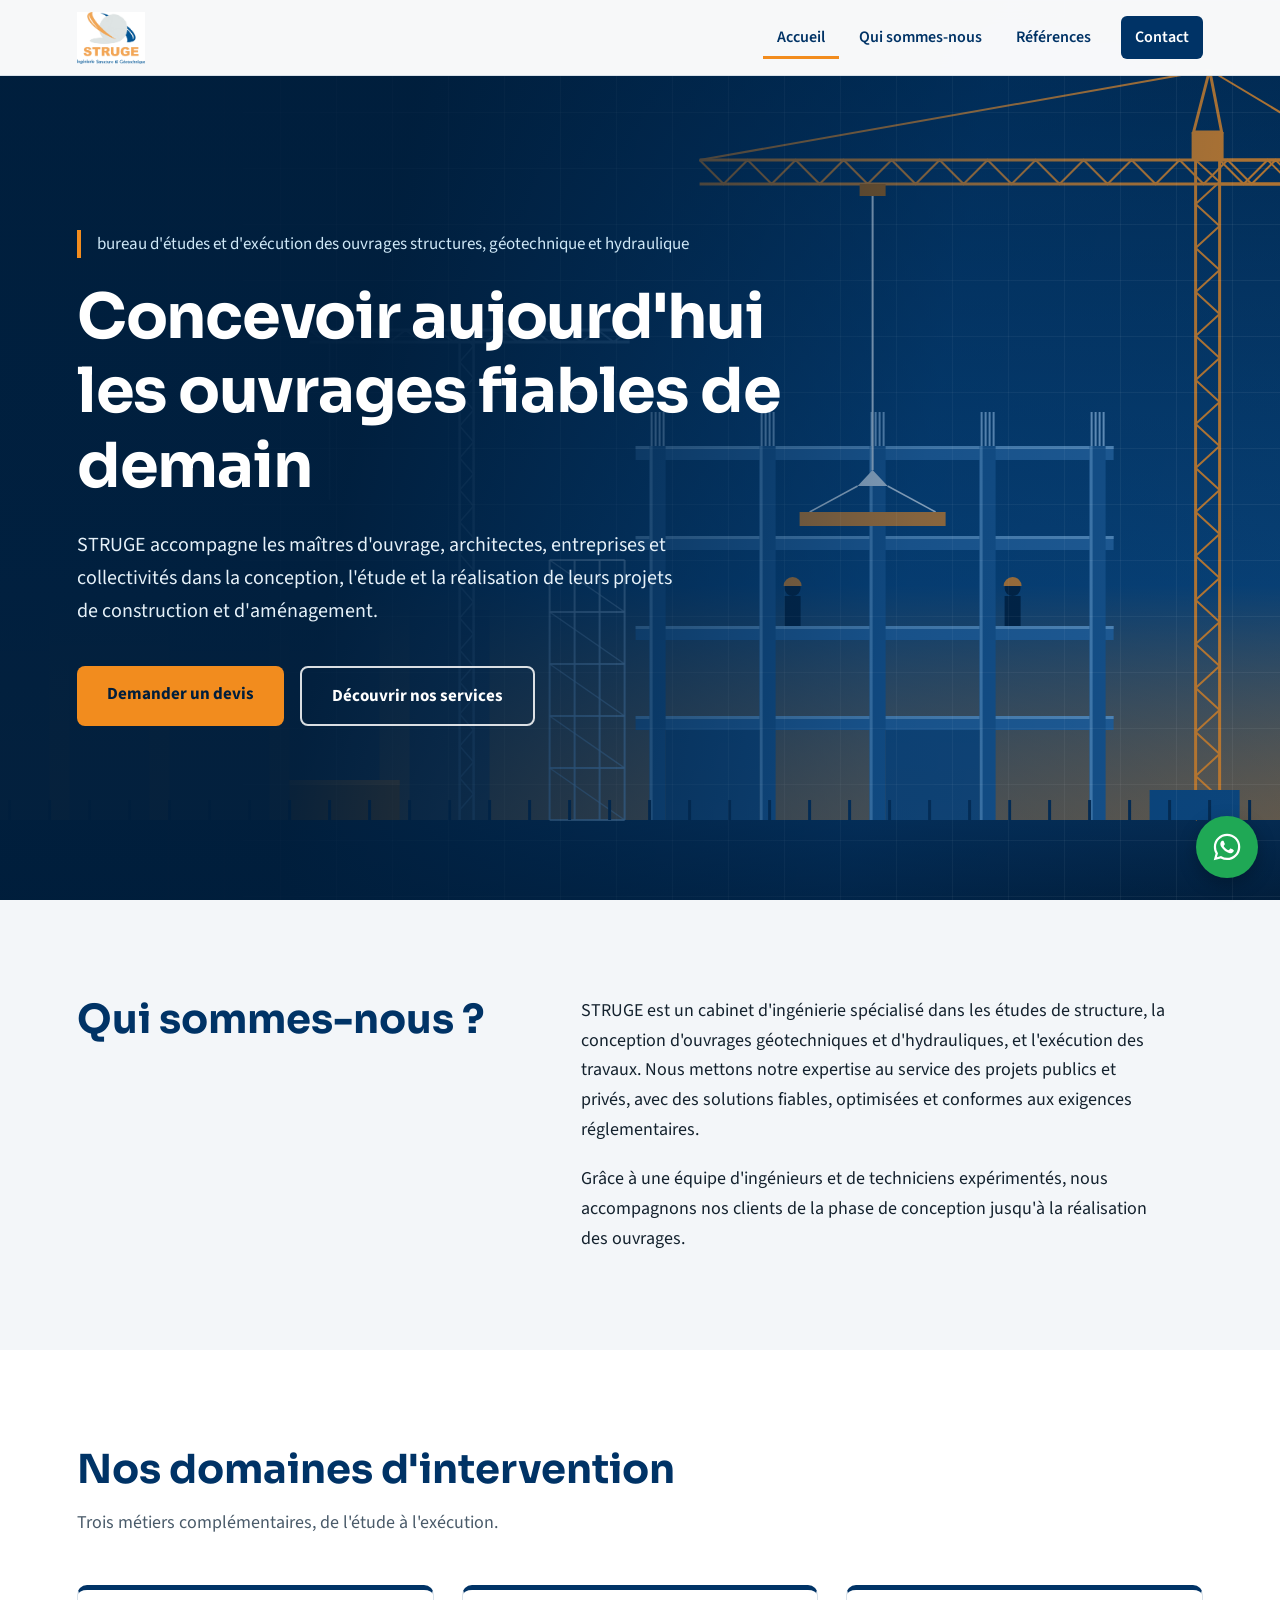
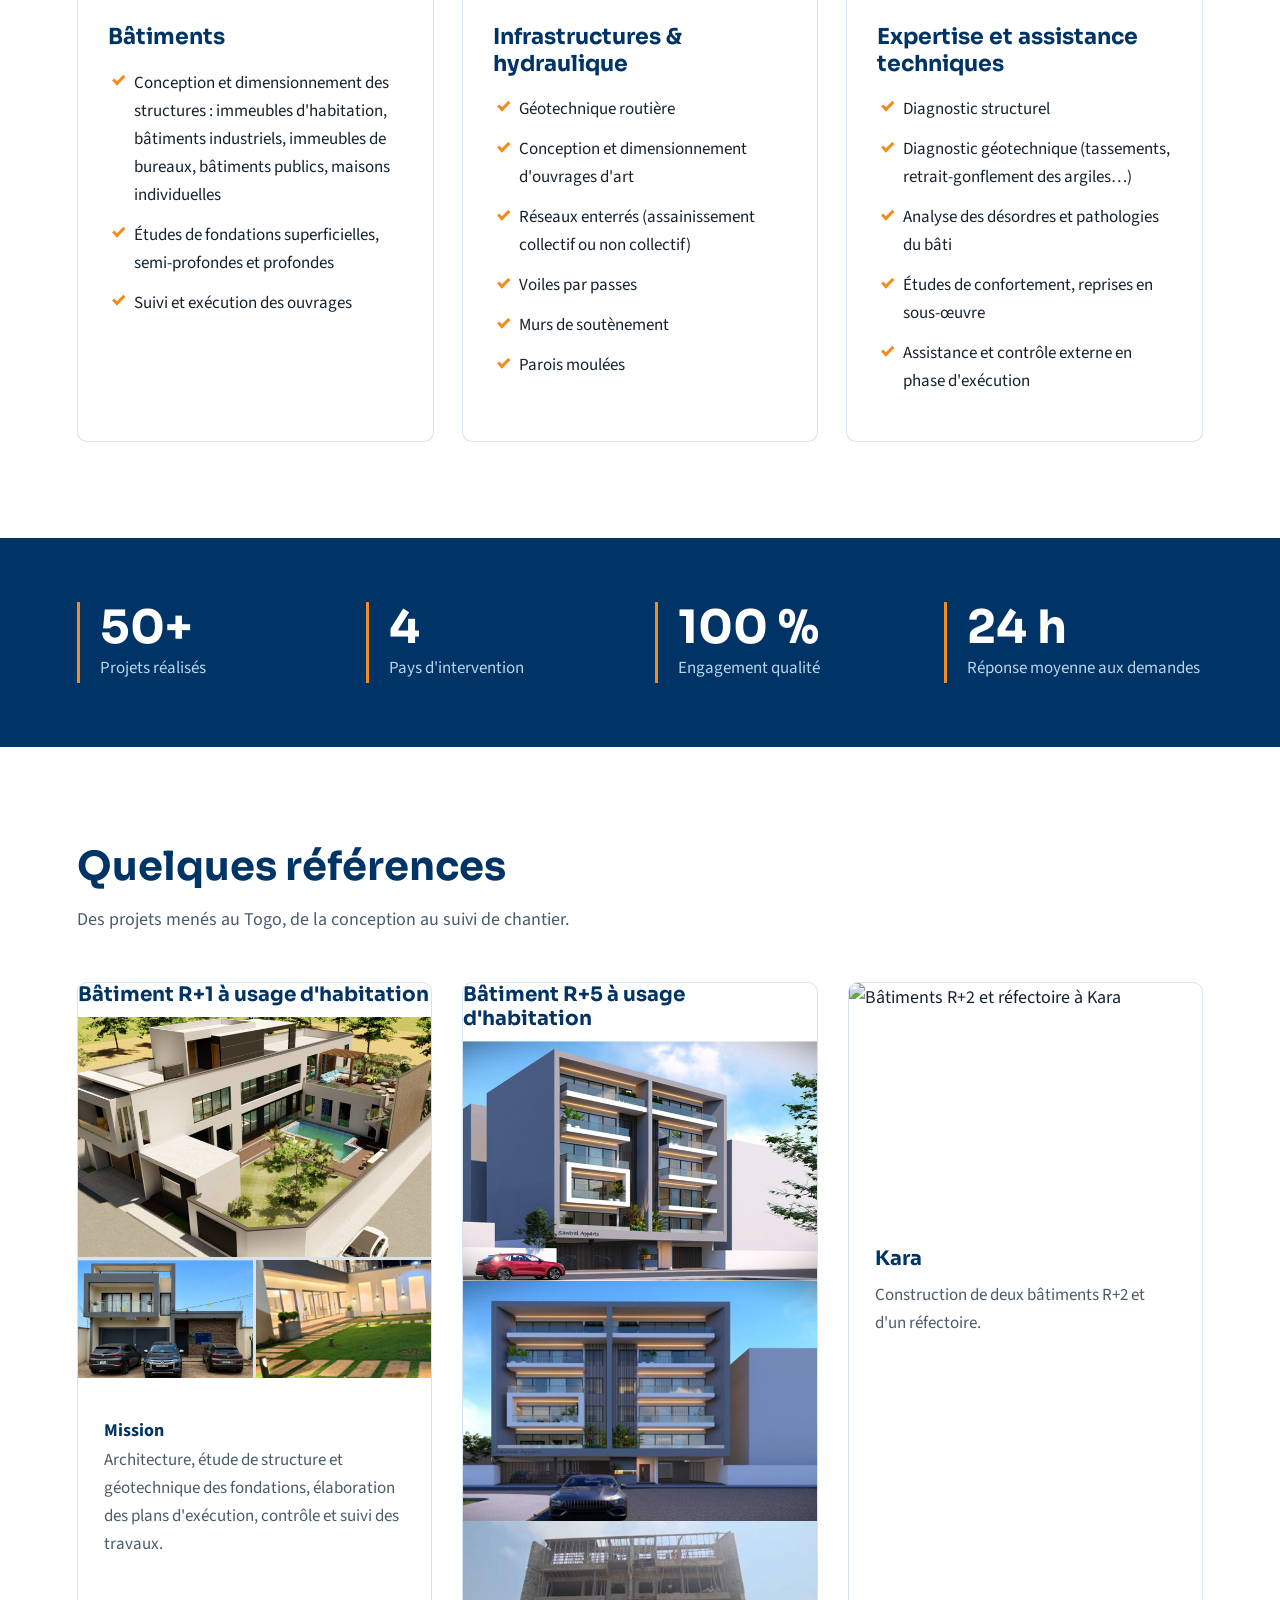
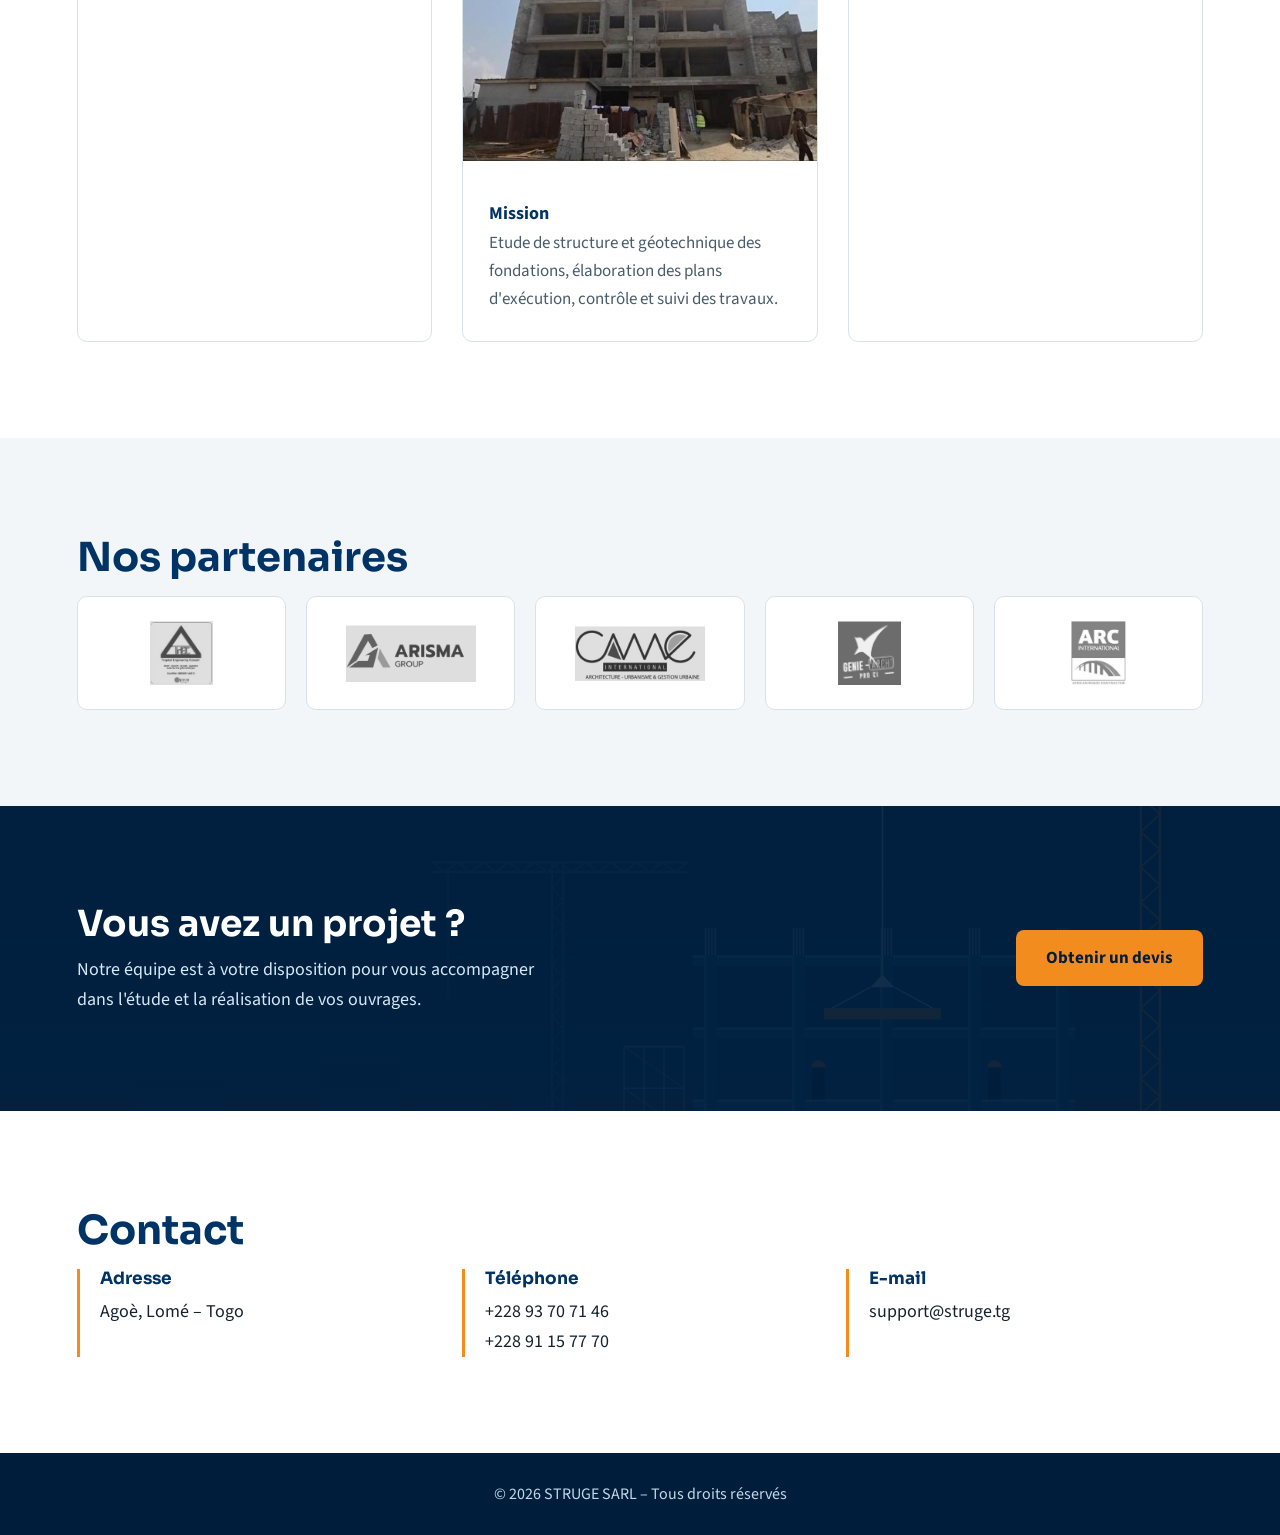
==== index.html @ 3ca1ed1b "Update project description and image order Replaced the first occurrence of 'Architecture' with 'Etu" ====
<!DOCTYPE html>
<html lang="fr">

<head>
    <meta charset="UTF-8">
    <meta name="viewport" content="width=device-width, initial-scale=1.0">

    <title>STRUGE | Ingénierie Structure &amp; Géotechnique – Lomé, Togo</title>
    <meta name="description" content="STRUGE, bureau d'études et d'exécution des ouvrages structures, géotechnique et hydraulique à Lomé (Togo). Bâtiments, infrastructures, expertise et assistance technique.">
    <meta name="theme-color" content="#003366">

    <meta property="og:type" content="website">
    <meta property="og:title" content="STRUGE | Ingénierie Structure &amp; Géotechnique">
    <meta property="og:description" content="Concevoir aujourd'hui les ouvrages fiables de demain. Études de structure, géotechnique et hydrogéologie.">
    <meta property="og:image" content="images/hero-chantier.svg">

    <link rel="icon" href="images/logo-struge.png">

    <link rel="preconnect" href="https://fonts.googleapis.com">
    <link rel="preconnect" href="https://fonts.gstatic.com" crossorigin>
    <link href="https://fonts.googleapis.com/css2?family=Sora:wght@500;600;700&family=Source+Sans+3:wght@400;600;700&display=swap" rel="stylesheet">

    <link rel="stylesheet" href="style.css">
</head>

<body>

    <a class="skip-link" href="#contenu">Aller au contenu</a>

    <header class="site-header">
        <div class="container header-inner">

            <a class="logo" href="index.html" aria-label="STRUGE – Accueil">
                <img src="images/logo-struge.png" alt="STRUGE">
            </a>

            <button class="nav-toggle" type="button" aria-expanded="false" aria-controls="menu" aria-label="Ouvrir le menu">
                <svg viewBox="0 0 24 24" fill="none" stroke="currentColor" stroke-width="2" stroke-linecap="round" aria-hidden="true">
                    <path d="M4 7h16M4 12h16M4 17h16" />
                </svg>
            </button>

            <nav class="main-nav" id="menu" aria-label="Navigation principale">
                <a href="index.html" aria-current="page">Accueil</a>
                <a href="about.html">Qui sommes-nous</a>
                <a href="services.html">Références</a>
                <a href="contact.html" class="nav-cta">Contact</a>
            </nav>

        </div>
    </header>

    <main id="contenu">

        <!-- HERO -->
        <section class="hero">
            <div class="container">
                <div class="hero-content">

                    <span class="subtitle">
                        bureau d'études et d'exécution des ouvrages structures, géotechnique et hydraulique
                    </span>

                    <h1>Concevoir aujourd'hui les ouvrages fiables de demain</h1>

                    <p>
                        STRUGE accompagne les maîtres d'ouvrage, architectes,
                        entreprises et collectivités dans la conception,
                        l'étude et la réalisation de leurs projets
                        de construction et d'aménagement.
                    </p>

                    <div class="hero-buttons">
                        <a href="contact.html" class="btn">Demander un devis</a>
                        <a href="services.html" class="btn-outline">Découvrir nos services</a>
                    </div>

                </div>
            </div>
        </section>


        <!-- PRÉSENTATION -->
        <section class="section presentation" id="presentation">
            <div class="container">

                <h2 class="section-title">Qui sommes-nous ?</h2>

                <div>
                    <p>
                        STRUGE est un cabinet d'ingénierie spécialisé dans les
                        études de structure, la conception d'ouvrages géotechniques
                        et d'hydrauliques, et l'exécution des travaux.
                        Nous mettons notre expertise au service des projets
                        publics et privés, avec des solutions fiables,
                        optimisées et conformes aux exigences réglementaires.
                    </p>

                    <p>
                        Grâce à une équipe d'ingénieurs et de techniciens
                        expérimentés, nous accompagnons nos clients de la phase
                        de conception jusqu'à la réalisation des ouvrages.
                    </p>
                </div>

            </div>
        </section>


        <!-- DOMAINES D'INTERVENTION -->
        <section class="section missions" id="domaines">
            <div class="container">

                <h2 class="section-title">Nos domaines d'intervention</h2>
                <p class="section-lead">Trois métiers complémentaires, de l'étude à l'exécution.</p>

                <div class="grid">

                    <article class="box">
                        <h3>Bâtiments</h3>
                        <ul>
                            <li>Conception et dimensionnement des structures : immeubles d'habitation, bâtiments industriels, immeubles de bureaux, bâtiments publics, maisons individuelles</li>
                            <li>Études de fondations superficielles, semi-profondes et profondes</li>
                            <li>Suivi et exécution des ouvrages</li>
                        </ul>
                    </article>

                    <article class="box">
                        <h3>Infrastructures &amp; hydraulique</h3>
                        <ul>
                            <li>Géotechnique routière</li>
                            <li>Conception et dimensionnement d'ouvrages d'art</li>
                            <li>Réseaux enterrés (assainissement collectif ou non collectif)</li>
                            <li>Voiles par passes</li>
                            <li>Murs de soutènement</li>
                            <li>Parois moulées</li>
                        </ul>
                    </article>

                    <article class="box">
                        <h3>Expertise et assistance techniques</h3>
                        <ul>
                            <li>Diagnostic structurel</li>
                            <li>Diagnostic géotechnique (tassements, retrait-gonflement des argiles…)</li>
                            <li>Analyse des désordres et pathologies du bâti</li>
                            <li>Études de confortement, reprises en sous-œuvre</li>
                            <li>Assistance et contrôle externe en phase d'exécution</li>
                        </ul>
                    </article>

                </div>
            </div>
        </section>


        <!-- CHIFFRES -->
        <section class="stats" aria-label="STRUGE en chiffres">
            <div class="container">

                <div class="stat">
                    <strong>50+</strong>
                    <span>Projets réalisés</span>
                </div>

                <div class="stat">
                    <strong>4</strong>
                    <span>Pays d'intervention</span>
                </div>

                <div class="stat">
                    <strong>100&nbsp;%</strong>
                    <span>Engagement qualité</span>
                </div>

                <div class="stat">
                    <strong>24&nbsp;h</strong>
                    <span>Réponse moyenne aux demandes</span>
                </div>

            </div>
        </section>


        <!-- RÉFÉRENCES -->
        <section class="section references" id="references">
            <div class="container">

                <h2 class="section-title">Quelques références</h2>
                <p class="section-lead">Des projets menés au Togo, de la conception au suivi de chantier.</p>

                <div class="cards">

                    <article class="card">
                        
                          <h3>Bâtiment R+1 à usage d'habitation</h3>
                        
                        <div class="card-gallery">
                            <img src="images/MAC1.png" alt="Bâtiment R+1 à usage d'habitation, vue 1" loading="lazy">
                            <img src="images/MAC2.png" alt="Bâtiment R+1 à usage d'habitation, vue 2" loading="lazy">
                            <img src="images/MAC3.png" alt="Bâtiment R+1 à usage d'habitation, vue 3" loading="lazy">
                        </div>
                        <div class="card-content">
                            <span class="label">Mission</span>
                            <p>
                                Architecture, étude de structure et géotechnique des fondations,
                                élaboration des plans d'exécution, contrôle et suivi des travaux.
                            </p>
                        </div>
                    </article>

                    <article class="card">
                        
                          <h3>Bâtiment R+5 à usage d'habitation</h3>
                        
                        <div class="card-media">
                           <img src="images/tia1.jpg" alt="Bâtiment R+5 à usage d'habitation" loading="lazy">
                            <img src="images/tia3.jpg" alt="Bâtiment R+5 à usage d'habitation" loading="lazy">
                            <img src="images/tia2.jpg" alt="Bâtiment R+5 à usage d'habitation" loading="lazy">
                        </div>
                        <div class="card-content">
                            <span class="label">Mission</span>
                            <p>
                                Etude de structure et géotechnique des fondations,
                                élaboration des plans d'exécution, contrôle et suivi des travaux.
                            </p>
                        </div>
                    </article>

                    <article class="card">
                        <div class="card-media">
                            <img src="images/projet-kara.jpg" alt="Bâtiments R+2 et réfectoire à Kara" loading="lazy">
                        </div>
                        <div class="card-content">
                            <h3>Kara</h3>
                            <p>Construction de deux bâtiments R+2 et d'un réfectoire.</p>
                        </div>
                    </article>

                </div>
            </div>
        </section>


        <!-- PARTENAIRES -->
        <section class="section partners" id="partenaires">
            <div class="container">

                <h2 class="section-title">Nos partenaires</h2>

                <ul class="partner-logos">
                    <li><img src="images/trec.png" alt="TREC" loading="lazy"></li>
                    <li><img src="images/arisma.png" alt="Arisma" loading="lazy"></li>
                    <li><img src="images/came.png" alt="Came" loading="lazy"></li>
                    <li><img src="images/archpro.png" alt="Archpro" loading="lazy"></li>
                    <li><img src="images/arcinter.png" alt="Arcinter" loading="lazy"></li>
                </ul>

            </div>
        </section>


        <!-- APPEL À L'ACTION -->
        <section class="section cta">
            <div class="container">

                <div>
                    <h2>Vous avez un projet ?</h2>
                    <p>
                        Notre équipe est à votre disposition pour vous accompagner
                        dans l'étude et la réalisation de vos ouvrages.
                    </p>
                </div>

                <a href="contact.html" class="btn">Obtenir un devis</a>

            </div>
        </section>


        <!-- CONTACT -->
        <section class="section contact" id="contact">
            <div class="container">

                <h2 class="section-title">Contact</h2>

                <div class="contact-grid">

                    <div class="contact-item">
                        <h3>Adresse</h3>
                        <address>Agoè, Lomé – Togo</address>
                    </div>

                    <div class="contact-item">
                        <h3>Téléphone</h3>
                        <a href="tel:+22893707146">+228 93 70 71 46</a>
                        <a href="tel:+22891157770">+228 91 15 77 70</a>
                    </div>

                    <div class="contact-item">
                        <h3>E-mail</h3>
                        <a href="mailto:support@struge.tg">support@struge.tg</a>
                    </div>

                </div>

            </div>
        </section>

    </main>


    <footer class="site-footer">
        <p>© 2026 STRUGE SARL – Tous droits réservés</p>
    </footer>


    <!-- Bouton WhatsApp flottant -->
    <a class="whatsapp" href="https://wa.me/22893707146" target="_blank" rel="noopener" aria-label="Écrire à STRUGE sur WhatsApp">
        <svg viewBox="0 0 24 24" fill="currentColor" aria-hidden="true">
            <path d="M12.04 2C6.58 2 2.13 6.45 2.13 11.91c0 1.75.46 3.45 1.32 4.95L2.05 22l5.25-1.38a9.9 9.9 0 0 0 4.74 1.21h.01c5.46 0 9.91-4.45 9.91-9.91 0-2.65-1.03-5.14-2.9-7.01A9.82 9.82 0 0 0 12.04 2zm0 18.15h-.01a8.2 8.2 0 0 1-4.19-1.15l-.3-.18-3.12.82.83-3.04-.2-.31a8.2 8.2 0 0 1-1.26-4.38c0-4.54 3.7-8.24 8.25-8.24 2.2 0 4.27.86 5.82 2.42a8.18 8.18 0 0 1 2.41 5.83c0 4.54-3.7 8.23-8.23 8.23zm4.52-6.17c-.25-.12-1.47-.72-1.69-.81-.23-.08-.39-.12-.56.12-.17.25-.64.81-.78.97-.14.17-.29.19-.54.06-.25-.12-1.05-.39-2-1.23-.74-.66-1.23-1.47-1.38-1.72-.14-.25-.02-.38.11-.5.11-.11.25-.29.37-.43.12-.14.17-.25.25-.41.08-.17.04-.31-.02-.43-.06-.12-.56-1.34-.76-1.84-.2-.48-.4-.42-.56-.43h-.48c-.17 0-.43.06-.66.31-.23.25-.87.85-.87 2.07 0 1.22.89 2.4 1.01 2.56.12.17 1.75 2.67 4.23 3.74.59.26 1.05.41 1.41.52.59.19 1.13.16 1.56.1.48-.07 1.47-.6 1.67-1.18.21-.58.21-1.07.14-1.18-.06-.1-.23-.16-.48-.29z" />
        </svg>
    </a>

    <script>
        // Menu mobile
        (function () {
            var btn = document.querySelector('.nav-toggle');
            var menu = document.getElementById('menu');

            btn.addEventListener('click', function () {
                var open = menu.classList.toggle('is-open');
                btn.setAttribute('aria-expanded', open);
                btn.setAttribute('aria-label', open ? 'Fermer le menu' : 'Ouvrir le menu');
            });

            menu.addEventListener('click', function (e) {
                if (e.target.tagName === 'A') {
                    menu.classList.remove('is-open');
                    btn.setAttribute('aria-expanded', 'false');
                }
            });
        })();
    </script>

</body>

</html>
---- style.css ----
/* =========================================================
   STRUGE – Bureau d'études Structure & Géotechnique
   ========================================================= */

:root {
    --navy: #003366;
    --navy-deep: #001e3c;
    --orange: #f28c1e;
    --orange-dark: #b85c00;
    --ink: #14222e;
    --muted: #4a5b6a;
    --paper: #f3f6f9;
    --line: #d9e2ea;
    --white: #ffffff;

    --font-title: 'Sora', 'Segoe UI', sans-serif;
    --font-body: 'Source Sans 3', 'Segoe UI', sans-serif;

    --radius: 10px;
    --header-h: 76px;
}

/* ---------- Base ---------- */

*,
*::before,
*::after {
    margin: 0;
    padding: 0;
    box-sizing: border-box;
}

html {
    scroll-behavior: smooth;
    scroll-padding-top: var(--header-h);
}

body {
    font-family: var(--font-body);
    font-size: 18px;
    line-height: 1.65;
    color: var(--ink);
    background: var(--white);
    -webkit-font-smoothing: antialiased;
}

img {
    display: block;
    max-width: 100%;
}

a {
    color: inherit;
}

h1,
h2,
h3 {
    font-family: var(--font-title);
    line-height: 1.2;
    color: var(--navy);
}

:focus-visible {
    outline: 3px solid var(--orange);
    outline-offset: 3px;
}

.skip-link {
    position: absolute;
    left: 12px;
    top: -60px;
    background: var(--navy);
    color: var(--white);
    padding: 10px 16px;
    border-radius: var(--radius);
    z-index: 2000;
}

.skip-link:focus {
    top: 12px;
}

.container {
    width: min(1180px, 100% - 12%);
    margin-inline: auto;
}

.section {
    padding: 96px 0;
}

.section-title {
    font-size: clamp(28px, 4vw, 40px);
    margin-bottom: 14px;
}

.section-lead {
    max-width: 62ch;
    color: var(--muted);
    margin-bottom: 48px;
}

/* ---------- En-tête ---------- */

.site-header {
    position: fixed;
    inset: 0 0 auto 0;
    height: var(--header-h);
    background: rgba(255, 255, 255, 0.97);
    backdrop-filter: blur(10px);
    border-bottom: 1px solid var(--line);
    z-index: 1000;
}

.header-inner {
    height: 100%;
    display: flex;
    align-items: center;
    justify-content: space-between;
    gap: 20px;
}

.logo img {
    height: 52px;
    width: auto;
}

.main-nav {
    display: flex;
    align-items: center;
    gap: 6px;
}

.main-nav a {
    text-decoration: none;
    color: var(--navy);
    font-weight: 600;
    font-size: 16px;
    padding: 8px 14px;
    border-radius: 6px;
    transition: background 0.2s, color 0.2s;
}

.main-nav a:hover {
    background: var(--paper);
    color: var(--orange-dark);
}

.main-nav a[aria-current='page'] {
    box-shadow: inset 0 -3px 0 var(--orange);
    border-radius: 0;
}

.main-nav .nav-cta {
    background: var(--navy);
    color: var(--white);
    margin-left: 10px;
    border-radius: 6px;
    box-shadow: none;
}

.main-nav .nav-cta:hover {
    background: var(--orange-dark);
    color: var(--white);
}

.nav-toggle {
    display: none;
    background: none;
    border: 1px solid var(--line);
    border-radius: 8px;
    width: 46px;
    height: 46px;
    cursor: pointer;
    color: var(--navy);
}

.nav-toggle svg {
    width: 24px;
    height: 24px;
    margin: auto;
}

/* ---------- Boutons ---------- */

.btn,
.btn-outline {
    display: inline-block;
    padding: 14px 30px;
    border-radius: 8px;
    text-decoration: none;
    font-weight: 700;
    font-size: 17px;
    transition: background 0.2s, color 0.2s, transform 0.2s;
}

.btn {
    background: var(--orange);
    color: var(--navy-deep);
}

.btn:hover {
    background: #f7a54a;
    transform: translateY(-2px);
}

.btn-outline {
    border: 2px solid rgba(255, 255, 255, 0.85);
    color: var(--white);
}

.btn-outline:hover {
    background: var(--white);
    color: var(--navy);
}

/* ---------- Hero ---------- */

.hero {
    position: relative;
    min-height: 100vh;
    min-height: 100svh;
    display: flex;
    align-items: center;
    padding: calc(var(--header-h) + 60px) 0 80px;
    color: var(--white);
    background:
        linear-gradient(100deg, rgba(0, 30, 60, 0.95) 30%, rgba(0, 51, 102, 0.45) 70%, rgba(0, 51, 102, 0.2)),
        url('images/hero-chantier.svg') 72% center / cover,
        var(--navy);
    overflow: hidden;
}

/* Trame de plan d'ingénieur */
.hero::before {
    content: '';
    position: absolute;
    inset: 0;
    background-image:
        linear-gradient(rgba(255, 255, 255, 0.06) 1px, transparent 1px),
        linear-gradient(90deg, rgba(255, 255, 255, 0.06) 1px, transparent 1px);
    background-size: 56px 56px;
    mask-image: linear-gradient(90deg, transparent 10%, #000 100%);
    -webkit-mask-image: linear-gradient(90deg, transparent 10%, #000 100%);
    pointer-events: none;
}

.hero .container {
    position: relative;
}

.hero-content {
    max-width: 780px;
}

.hero .subtitle {
    display: block;
    margin-bottom: 22px;
    padding-left: 16px;
    border-left: 4px solid var(--orange);
    font-size: 17px;
    color: #cfe8f7;
}

.hero h1 {
    font-size: clamp(34px, 5.4vw, 62px);
    color: var(--white);
    margin-bottom: 26px;
    letter-spacing: -0.02em;
}

.hero p {
    font-size: 20px;
    max-width: 60ch;
    margin-bottom: 38px;
    color: #e6f1f9;
}

.hero-buttons {
    display: flex;
    flex-wrap: wrap;
    gap: 16px;
}

/* ---------- Présentation ---------- */

.presentation {
    background: var(--paper);
}

.presentation .container {
    display: grid;
    grid-template-columns: 1fr 1.4fr;
    gap: 60px;
    align-items: start;
}

.presentation .section-title {
    margin-bottom: 0;
}

.presentation p {
    margin-bottom: 20px;
    max-width: 65ch;
}

.presentation p:last-child {
    margin-bottom: 0;
}

/* ---------- Domaines d'intervention ---------- */

.grid {
    display: grid;
    grid-template-columns: repeat(auto-fit, minmax(300px, 1fr));
    gap: 28px;
}

.box {
    background: var(--white);
    padding: 34px 30px;
    border: 1px solid var(--line);
    border-top: 5px solid var(--navy);
    border-radius: var(--radius);
    transition: box-shadow 0.25s, border-color 0.25s;
}

.box:hover {
    border-top-color: var(--orange);
    box-shadow: 0 14px 34px rgba(0, 30, 60, 0.1);
}

.box h3 {
    font-size: 22px;
    margin-bottom: 18px;
}

.box ul {
    list-style: none;
}

.box li {
    position: relative;
    padding-left: 26px;
    margin-bottom: 12px;
    font-size: 17px;
}

.box li::before {
    content: '';
    position: absolute;
    left: 3px;
    top: 0.5em;
    width: 7px;
    height: 12px;
    border: solid var(--orange);
    border-width: 0 3px 3px 0;
    transform: rotate(45deg) translateY(-50%);
}

/* ---------- Chiffres ---------- */

.stats {
    background: var(--navy);
    color: var(--white);
    padding: 64px 0;
}

.stats .container {
    display: grid;
    grid-template-columns: repeat(auto-fit, minmax(190px, 1fr));
    gap: 30px;
}

.stat {
    padding-left: 20px;
    border-left: 3px solid var(--orange);
}

.stat strong {
    display: block;
    font-family: var(--font-title);
    font-size: 46px;
    line-height: 1.1;
    color: var(--white);
}

.stat span {
    color: #b9d6ec;
    font-size: 17px;
}

/* ---------- Références ---------- */

.cards {
    display: grid;
    grid-template-columns: repeat(auto-fit, minmax(320px, 1fr));
    gap: 30px;
    align-items: stretch;
}

.card {
    display: flex;
    flex-direction: column;
    background: var(--white);
    border: 1px solid var(--line);
    border-radius: var(--radius);
    overflow: hidden;
    transition: box-shadow 0.25s;
}

.card:hover {
    box-shadow: 0 14px 34px rgba(0, 30, 60, 0.1);
}

.card-media img {
    width: 100%;
    height: 240px;
    object-fit: cover;
}

/* Galerie : une grande image + deux petites */
.card-gallery {
    display: grid;
    grid-template-columns: 1fr 1fr;
    gap: 3px;
    background: var(--line);
}

.card-gallery img {
    width: 100%;
    height: 118px;
    object-fit: cover;
}

.card-gallery img:first-child {
    grid-column: 1 / -1;
    height: 240px;
}

.card-content {
    padding: 24px 26px 28px;
    flex: 1;
}

.card h3 {
    font-size: 20px;
    margin-bottom: 10px;
}

.card .label {
    display: block;
    margin-top: 14px;
    font-weight: 700;
    color: var(--navy);
}

.card p {
    color: var(--muted);
    font-size: 17px;
}

/* ---------- Partenaires ---------- */

.partners {
    background: var(--paper);
}

.partner-logos {
    display: grid;
    grid-template-columns: repeat(auto-fit, minmax(160px, 1fr));
    gap: 20px;
}

.partner-logos li {
    list-style: none;
    display: flex;
    align-items: center;
    justify-content: center;
    background: var(--white);
    border: 1px solid var(--line);
    border-radius: var(--radius);
    padding: 24px;
    min-height: 110px;
}

.partner-logos img {
    width: 130px;
    max-height: 64px;
    object-fit: contain;
    filter: grayscale(100%);
    opacity: 0.8;
    transition: filter 0.25s, opacity 0.25s;
}

.partner-logos li:hover img {
    filter: none;
    opacity: 1;
}

/* ---------- Appel à l'action ---------- */

.cta {
    position: relative;
    background:
        linear-gradient(rgba(0, 30, 60, 0.93), rgba(0, 30, 60, 0.93)),
        url('images/hero-chantier.svg') 72% center / cover,
        var(--navy-deep);
    color: var(--white);
}

.cta .container {
    display: flex;
    flex-wrap: wrap;
    align-items: center;
    justify-content: space-between;
    gap: 30px;
}

.cta h2 {
    color: var(--white);
    margin-bottom: 10px;
    font-size: clamp(26px, 3.6vw, 36px);
}

.cta p {
    max-width: 52ch;
    color: #d6e8f5;
}

/* ---------- Contact ---------- */

.contact-grid {
    display: grid;
    grid-template-columns: repeat(auto-fit, minmax(240px, 1fr));
    gap: 28px;
}

.contact-item {
    padding-left: 20px;
    border-left: 3px solid var(--orange);
}

.contact-item h3 {
    font-size: 17px;
    margin-bottom: 8px;
}

.contact-item a,
.contact-item address {
    display: block;
    font-style: normal;
    text-decoration: none;
    color: var(--ink);
}

.contact-item a:hover {
    color: var(--orange-dark);
    text-decoration: underline;
}

/* ---------- Pied de page ---------- */

.site-footer {
    background: var(--navy-deep);
    color: #c4d7e6;
    text-align: center;
    padding: 28px 20px;
    font-size: 16px;
}

/* ---------- Bouton WhatsApp ---------- */

.whatsapp {
    position: fixed;
    right: 22px;
    bottom: 22px;
    width: 62px;
    height: 62px;
    border-radius: 50%;
    background: #1fa855;
    color: var(--white);
    display: flex;
    align-items: center;
    justify-content: center;
    box-shadow: 0 6px 18px rgba(0, 0, 0, 0.25);
    z-index: 999;
    transition: transform 0.2s;
}

.whatsapp svg {
    width: 32px;
    height: 32px;
}

.whatsapp:hover {
    transform: scale(1.08);
}

/* ---------- Tablette ---------- */

@media (max-width: 992px) {
    .presentation .container {
        grid-template-columns: 1fr;
        gap: 24px;
    }

    .presentation .section-title {
        margin-bottom: 10px;
    }

    .section {
        padding: 72px 0;
    }
}

/* ---------- Mobile : menu repliable ---------- */

@media (max-width: 820px) {
    .nav-toggle {
        display: flex;
    }

    .main-nav {
        position: absolute;
        top: var(--header-h);
        left: 0;
        right: 0;
        flex-direction: column;
        align-items: stretch;
        gap: 0;
        background: var(--white);
        border-bottom: 1px solid var(--line);
        padding: 10px 6% 20px;
        display: none;
    }

    .main-nav.is-open {
        display: flex;
    }

    .main-nav a {
        padding: 14px 6px;
        border-bottom: 1px solid var(--line);
        border-radius: 0;
    }

    .main-nav a[aria-current='page'] {
        box-shadow: inset 4px 0 0 var(--orange);
        padding-left: 16px;
    }

    .main-nav .nav-cta {
        margin: 14px 0 0;
        text-align: center;
        border-radius: 8px;
    }
}

@media (max-width: 600px) {
    body {
        font-size: 17px;
    }

    .container {
        width: min(1180px, 100% - 10%);
    }

    .hero {
        align-items: flex-start;
        padding-top: calc(var(--header-h) + 40px);
    }

    .hero p {
        font-size: 18px;
    }

    .btn,
    .btn-outline {
        width: 100%;
        text-align: center;
    }

    .cta .btn {
        width: 100%;
    }

    .stat strong {
        font-size: 38px;
    }
}

/* ---------- Accessibilité : mouvement réduit ---------- */

@media (prefers-reduced-motion: reduce) {
    html {
        scroll-behavior: auto;
    }

    * {
        transition: none !important;
    }
}


/* =========================================================
   PAGES INTERNES (about, services, contact)
   ========================================================= */

.page-hero {
    position: relative;
    padding: calc(var(--header-h) + 72px) 0 64px;
    color: var(--white);
    background:
        linear-gradient(100deg, rgba(0, 30, 60, 0.97) 40%, rgba(0, 51, 102, 0.8)),
        url('images/hero-chantier.svg') 72% center / cover,
        var(--navy-deep);
    overflow: hidden;
}

.page-hero::before {
    content: '';
    position: absolute;
    inset: 0;
    background-image:
        linear-gradient(rgba(255, 255, 255, 0.06) 1px, transparent 1px),
        linear-gradient(90deg, rgba(255, 255, 255, 0.06) 1px, transparent 1px);
    background-size: 56px 56px;
    mask-image: linear-gradient(90deg, transparent 10%, #000 100%);
    -webkit-mask-image: linear-gradient(90deg, transparent 10%, #000 100%);
    pointer-events: none;
}

.page-hero .container {
    position: relative;
}

.page-hero h1 {
    font-size: clamp(32px, 4.6vw, 52px);
    color: var(--white);
    letter-spacing: -0.02em;
    margin-bottom: 18px;
    padding-left: 16px;
    border-left: 4px solid var(--orange);
}

.page-hero p {
    max-width: 60ch;
    font-size: 20px;
    color: #e6f1f9;
}

.box p {
    font-size: 17px;
    color: var(--muted);
}

.box + .box,
.grid.two {
    margin-top: 0;
}

.grid.two {
    grid-template-columns: repeat(auto-fit, minmax(340px, 1fr));
}

/* Étapes (suite logique d'une mission) */

.steps {
    list-style: none;
    counter-reset: etape;
    display: grid;
    grid-template-columns: repeat(auto-fit, minmax(240px, 1fr));
    gap: 28px;
}

.steps li {
    counter-increment: etape;
    position: relative;
    padding: 28px 24px 24px;
    background: var(--white);
    border: 1px solid var(--line);
    border-radius: var(--radius);
}

.steps li::before {
    content: counter(etape);
    display: flex;
    align-items: center;
    justify-content: center;
    width: 38px;
    height: 38px;
    margin-bottom: 14px;
    border-radius: 50%;
    background: var(--navy);
    color: var(--white);
    font-family: var(--font-title);
    font-weight: 700;
}

.steps h3 {
    font-size: 19px;
    margin-bottom: 8px;
}

.steps p {
    font-size: 17px;
    color: var(--muted);
}

.section.alt {
    background: var(--paper);
}

/* Page contact */

.contact-layout {
    display: grid;
    grid-template-columns: 1fr 1.3fr;
    gap: 56px;
    align-items: start;
}

.contact-info {
    display: grid;
    gap: 28px;
}

.contact-info .contact-item p {
    color: var(--muted);
    font-size: 17px;
}

.quote-form {
    background: var(--white);
    border: 1px solid var(--line);
    border-top: 5px solid var(--orange);
    border-radius: var(--radius);
    padding: 34px 30px;
    box-shadow: 0 14px 34px rgba(0, 30, 60, 0.08);
}

.quote-form h2 {
    font-size: 26px;
    margin-bottom: 8px;
}

.quote-form .form-note {
    color: var(--muted);
    font-size: 16px;
    margin-bottom: 24px;
}

.field {
    margin-bottom: 18px;
}

.field-row {
    display: grid;
    grid-template-columns: 1fr 1fr;
    gap: 18px;
}

.field label {
    display: block;
    font-weight: 700;
    font-size: 16px;
    color: var(--navy);
    margin-bottom: 6px;
}

.field input,
.field select,
.field textarea {
    width: 100%;
    font: inherit;
    font-size: 17px;
    color: var(--ink);
    background: var(--white);
    border: 1.5px solid #b7c6d4;
    border-radius: 8px;
    padding: 12px 14px;
}

.field textarea {
    min-height: 140px;
    resize: vertical;
}

.field input:focus,
.field select:focus,
.field textarea:focus {
    outline: 3px solid rgba(242, 140, 30, 0.45);
    border-color: var(--orange-dark);
}

.quote-form .btn {
    border: 0;
    cursor: pointer;
    font-family: inherit;
    width: 100%;
}

.form-status {
    margin-top: 14px;
    font-size: 16px;
    color: var(--navy);
}

@media (max-width: 992px) {
    .contact-layout {
        grid-template-columns: 1fr;
        gap: 40px;
    }
}

@media (max-width: 600px) {
    .field-row {
        grid-template-columns: 1fr;
        gap: 0;
    }

    .quote-form {
        padding: 26px 20px;
    }

    .page-hero p {
        font-size: 18px;
    }
}
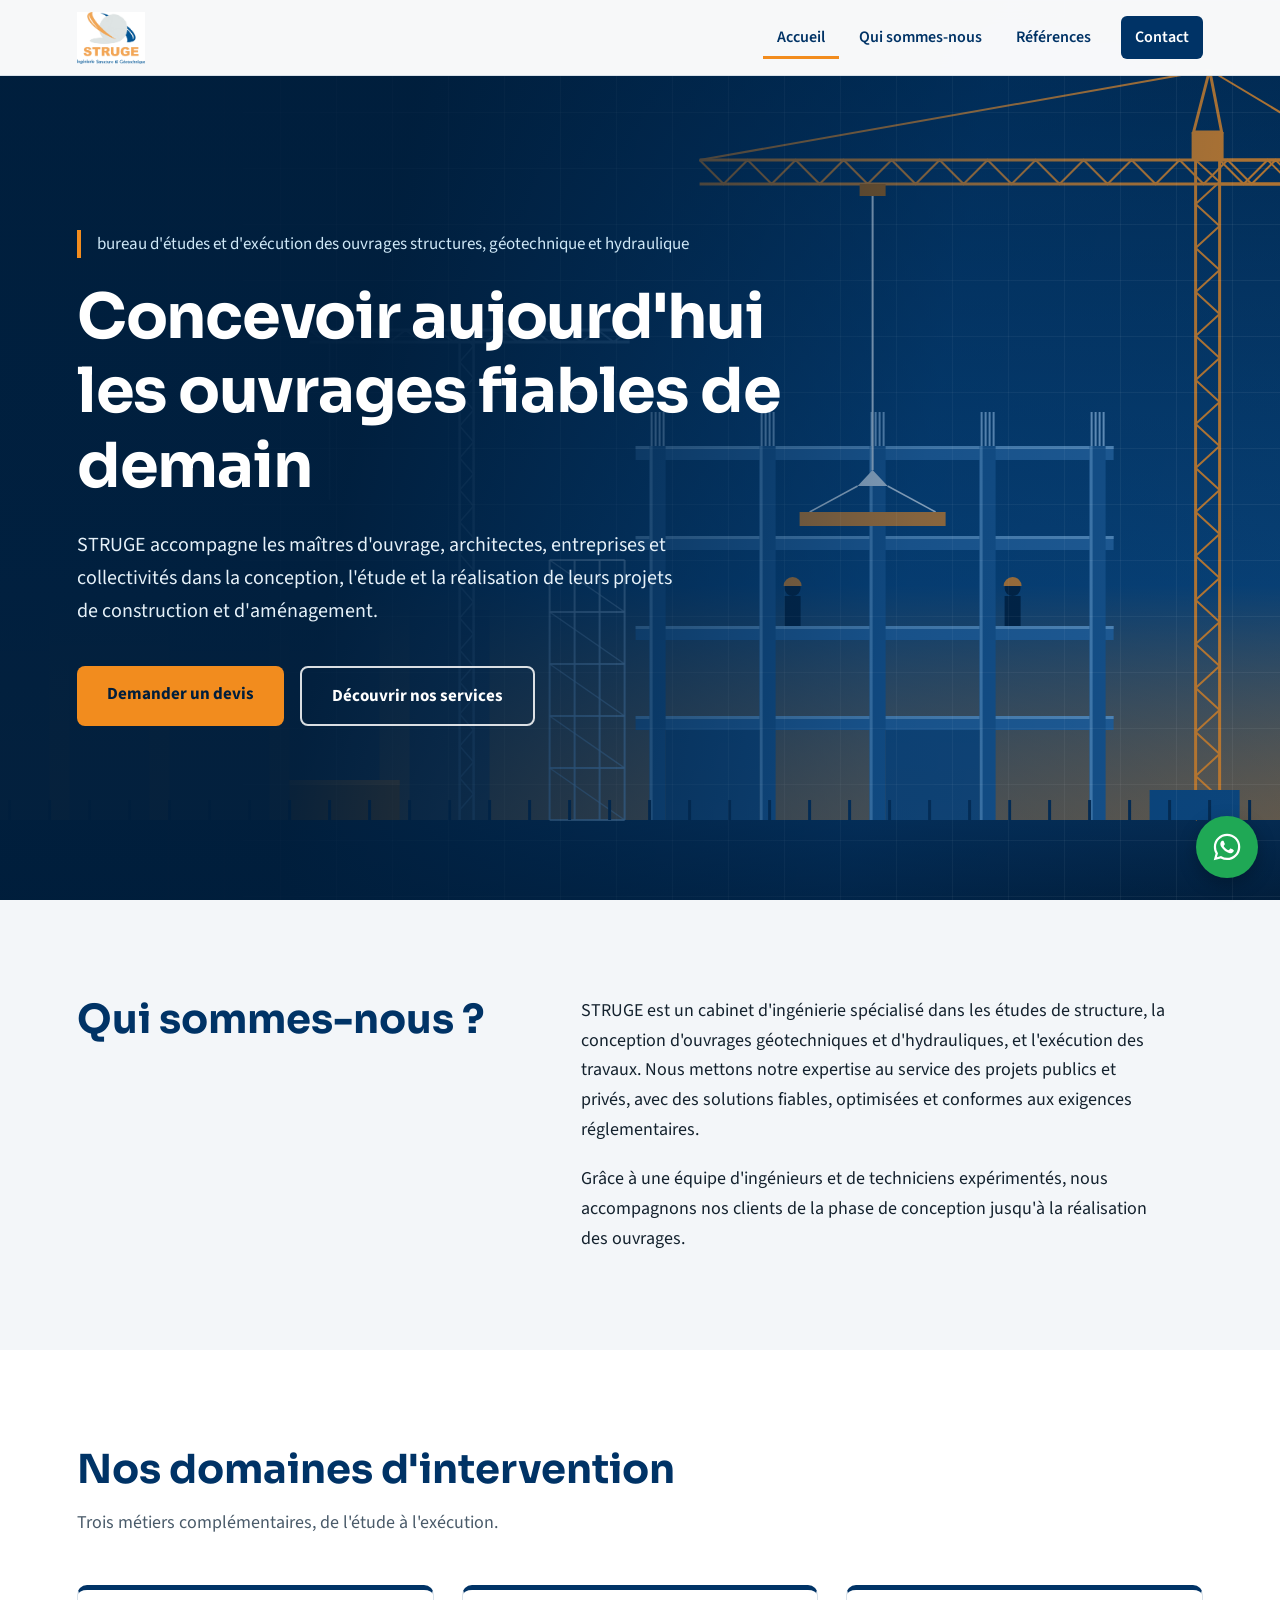
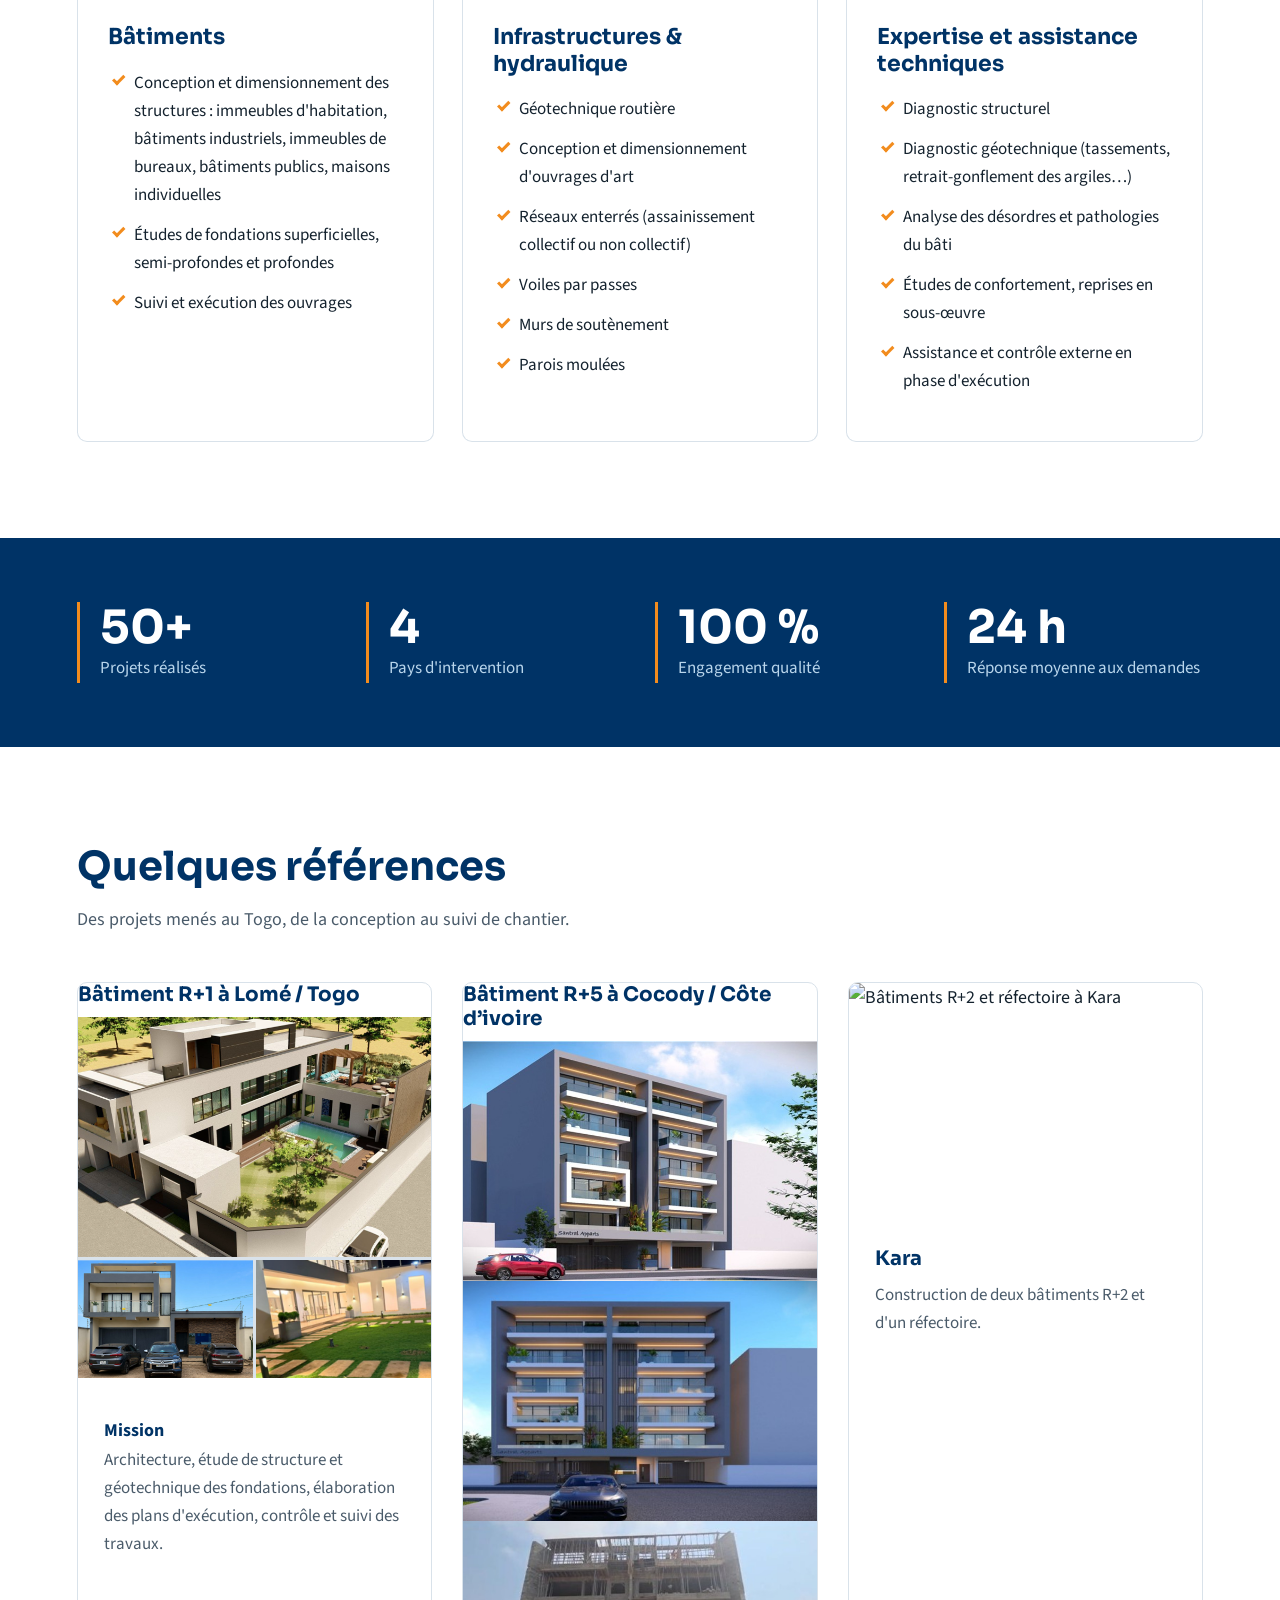
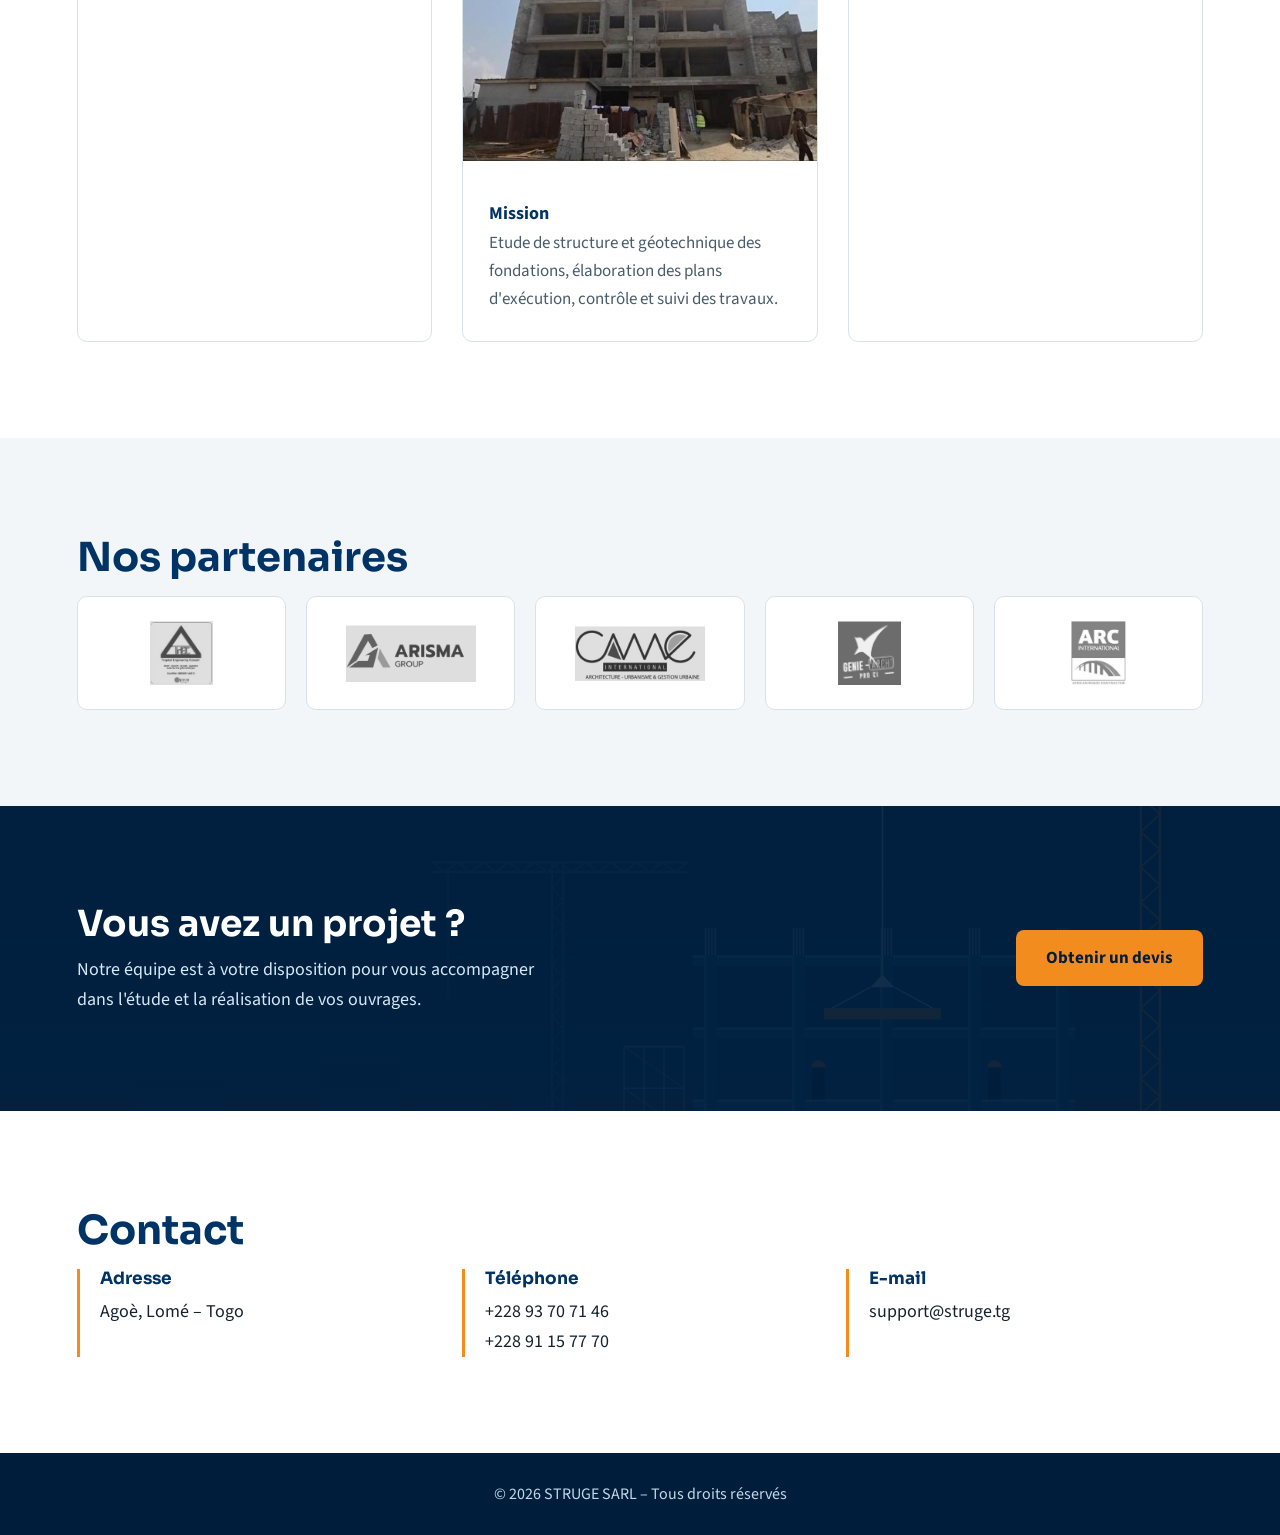
==== commit edb3bb44: "Update building titles in index.html" ====
--- a/index.html
+++ b/index.html
@@ -192,7 +192,7 @@
 
                     <article class="card">
                         
-                          <h3>Bâtiment R+1 à usage d'habitation</h3>
+                          <h3>Bâtiment R+1 à Lomé / Togo</h3>
                         
                         <div class="card-gallery">
                             <img src="images/MAC1.png" alt="Bâtiment R+1 à usage d'habitation, vue 1" loading="lazy">
@@ -210,7 +210,7 @@
 
                     <article class="card">
                         
-                          <h3>Bâtiment R+5 à usage d'habitation</h3>
+                          <h3>Bâtiment R+5 à Cocody / Côte d’ivoire</h3>
                         
                         <div class="card-media">
                            <img src="images/tia1.jpg" alt="Bâtiment R+5 à usage d'habitation" loading="lazy">
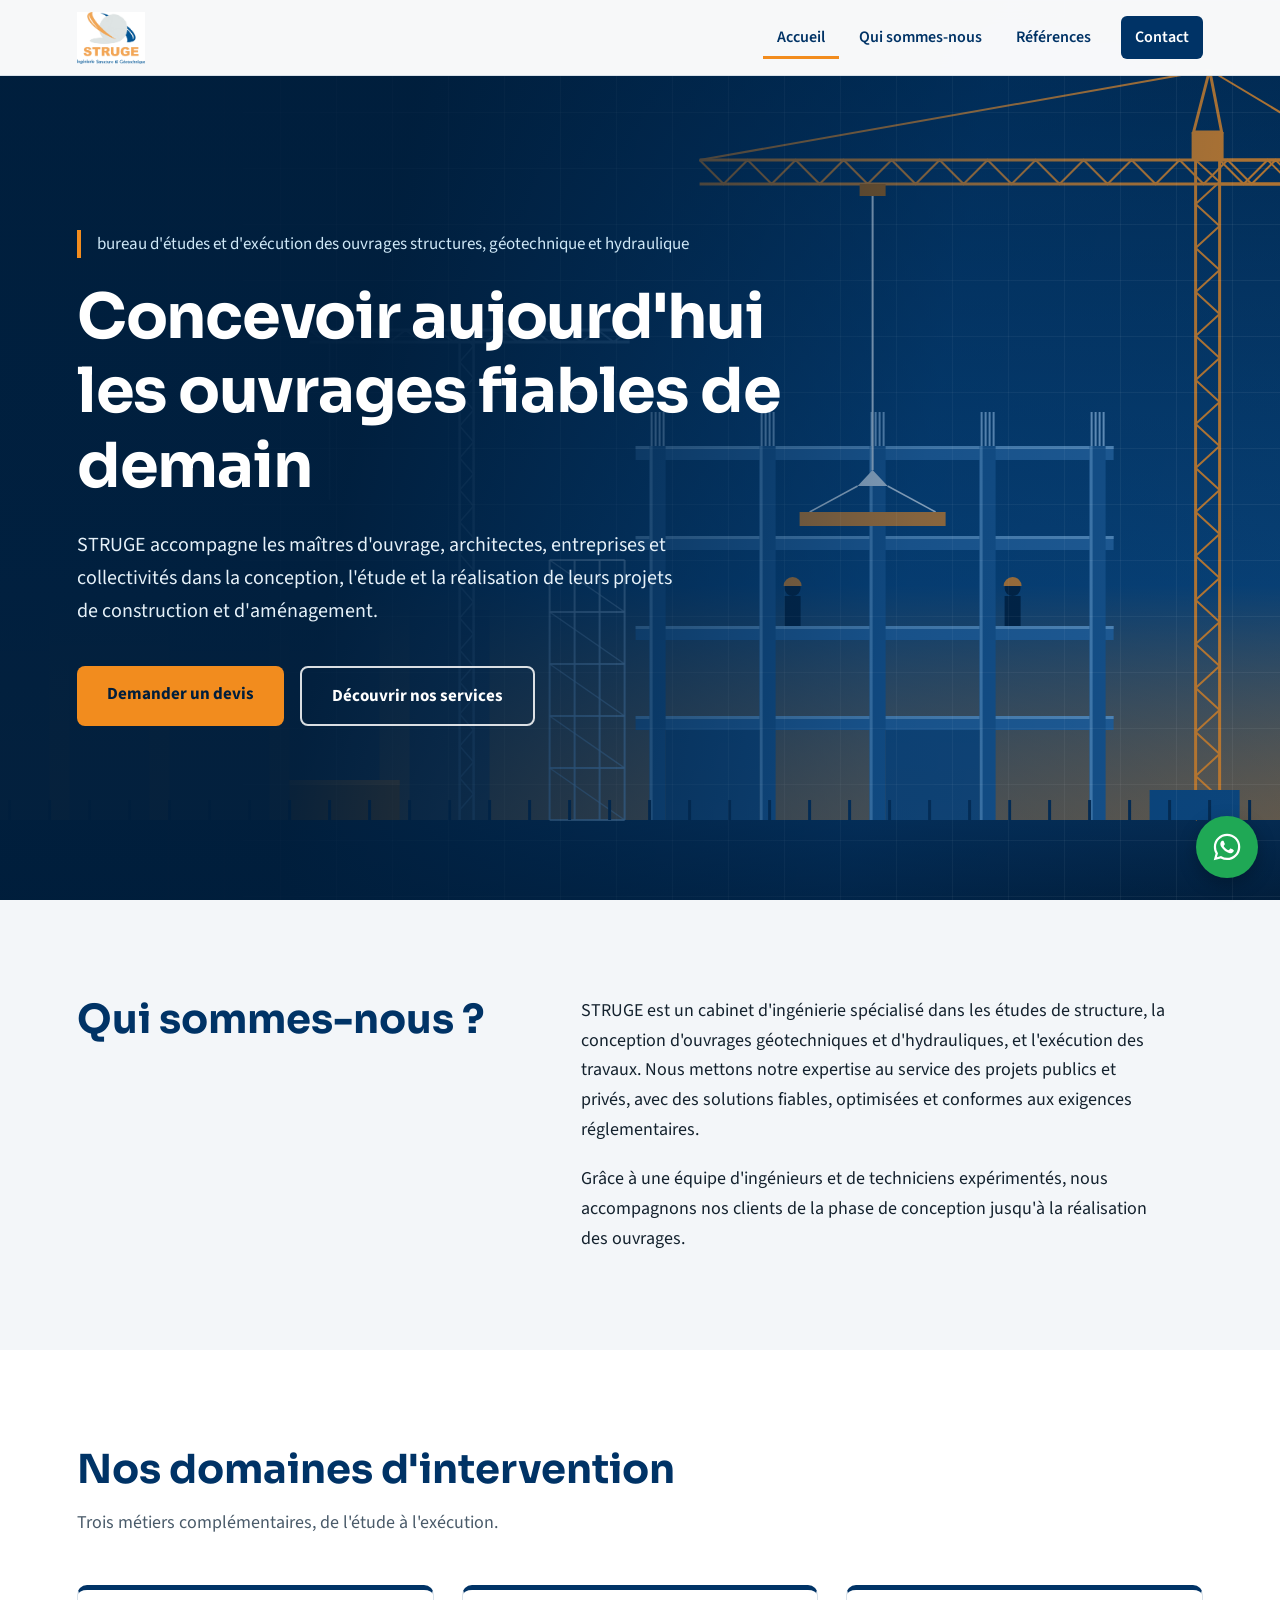
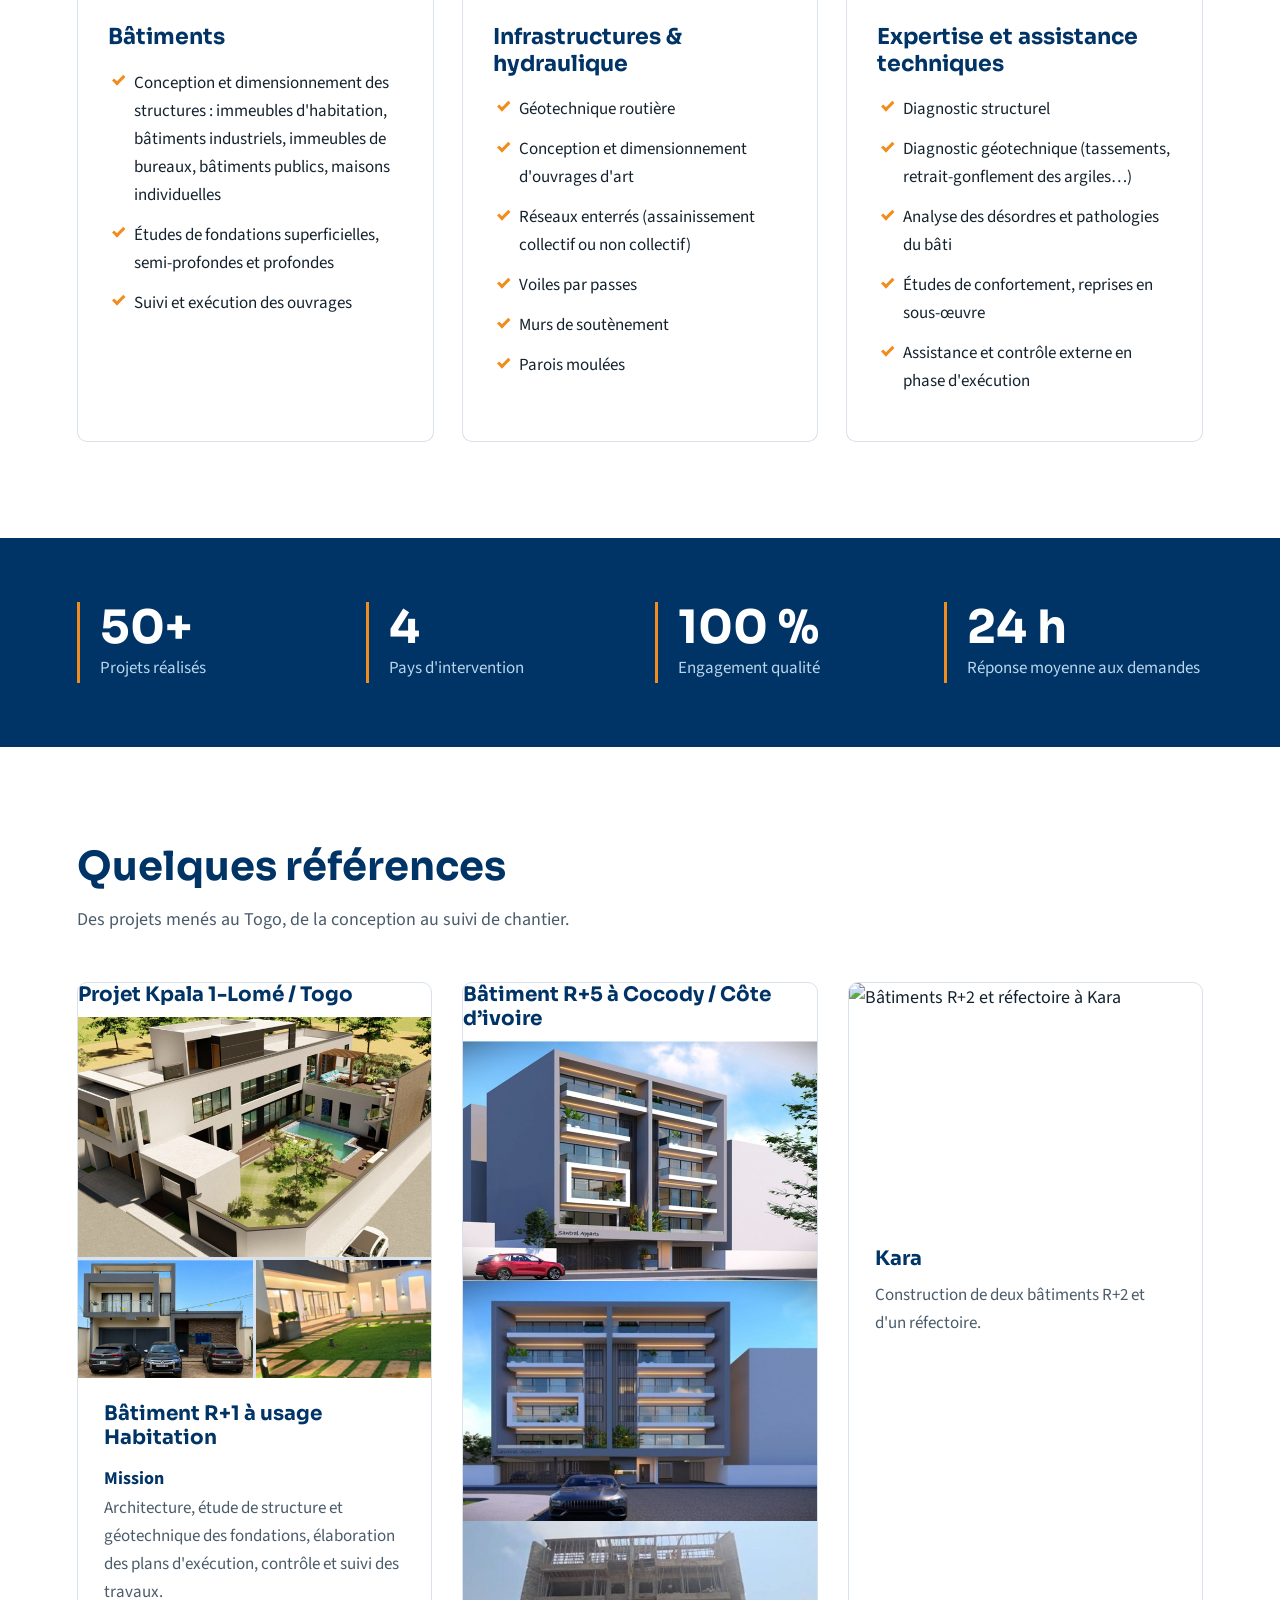
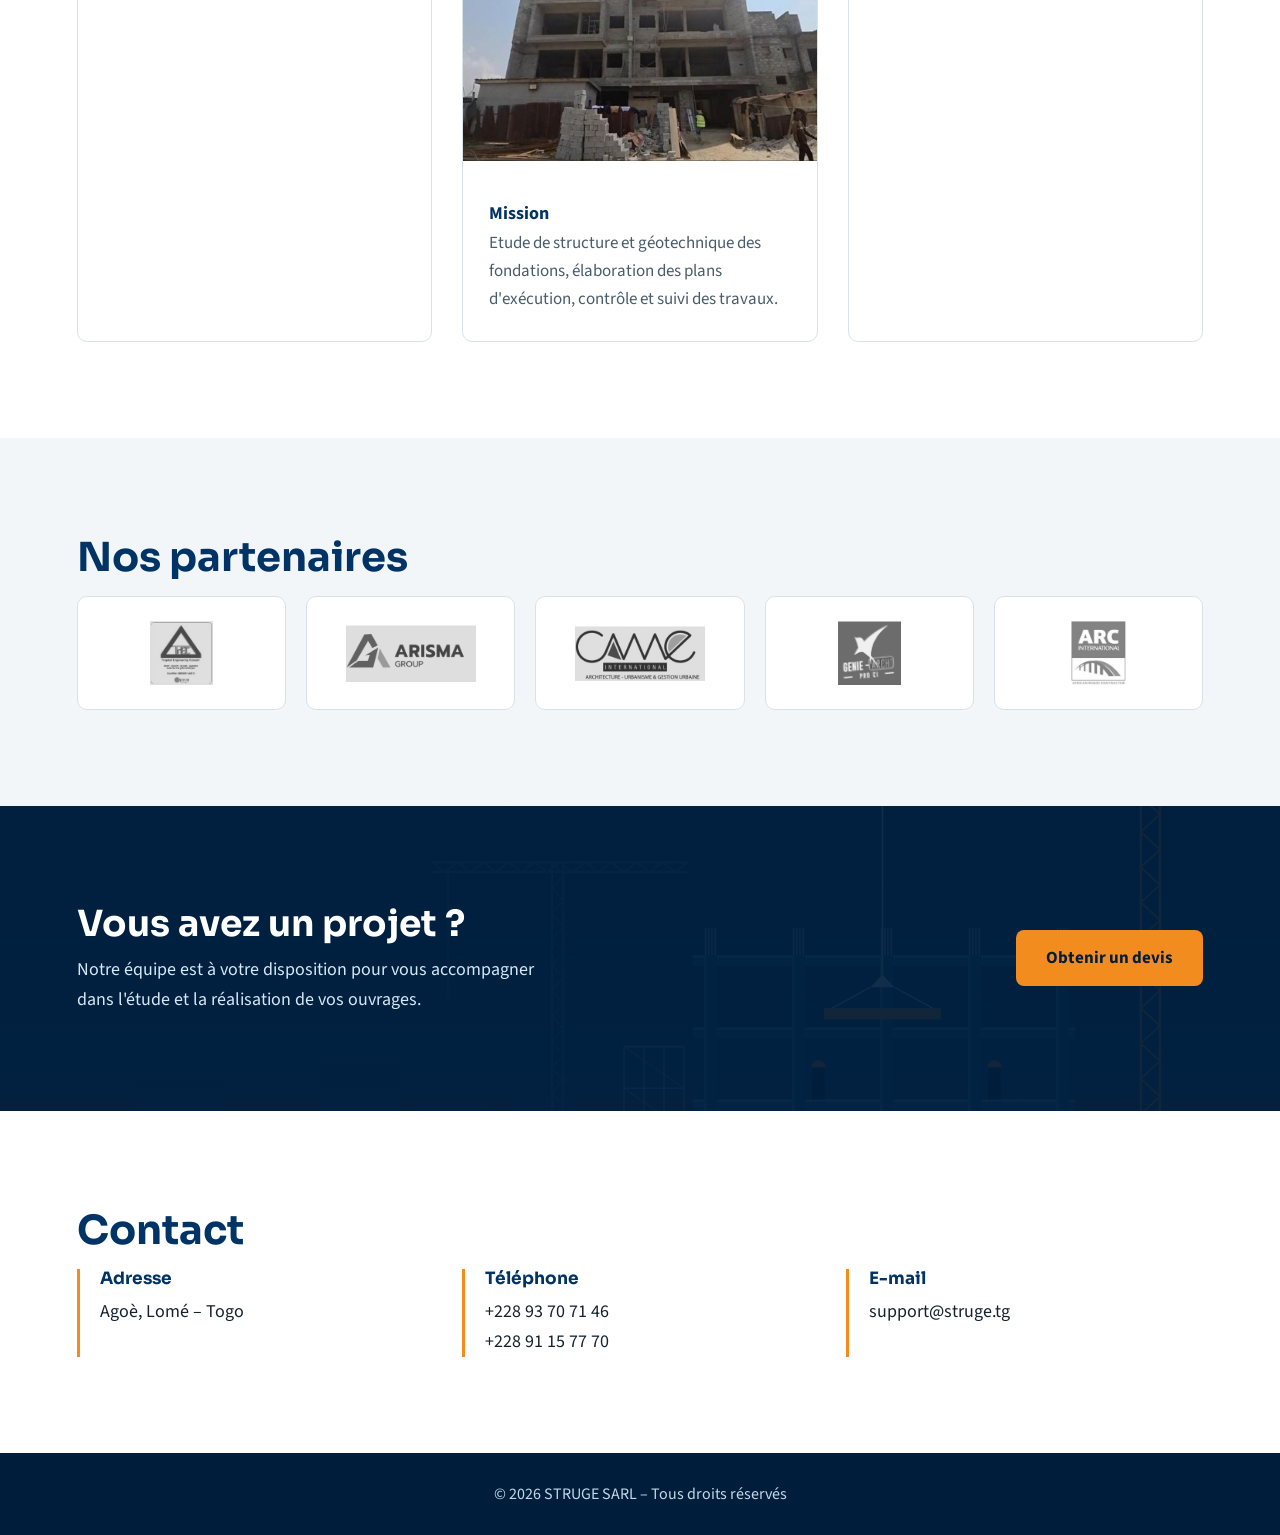
==== commit 7f3a9aa5: "Update project title and add new card content" ====
--- a/index.html
+++ b/index.html
@@ -192,14 +192,15 @@
 
                     <article class="card">
                         
-                          <h3>Bâtiment R+1 à Lomé / Togo</h3>
+                          <h3>Projet Kpala 1-Lomé / Togo</h3>
                         
                         <div class="card-gallery">
-                            <img src="images/MAC1.png" alt="Bâtiment R+1 à usage d'habitation, vue 1" loading="lazy">
-                            <img src="images/MAC2.png" alt="Bâtiment R+1 à usage d'habitation, vue 2" loading="lazy">
-                            <img src="images/MAC3.png" alt="Bâtiment R+1 à usage d'habitation, vue 3" loading="lazy">
+                            <img src="images/MAC1.png" alt="Projet Kpala 1-Lomé / Togo, vue 1" loading="lazy">
+                            <img src="images/MAC2.png" alt="Projet Kpala 1-Lomé / Togo, vue 2" loading="lazy">
+                            <img src="images/MAC3.png" alt="Projet Kpala 1-Lomé / Togo, vue 3" loading="lazy">
                         </div>
                         <div class="card-content">
+                            <h3>Bâtiment R+1 à usage Habitation</h3>
                             <span class="label">Mission</span>
                             <p>
                                 Architecture, étude de structure et géotechnique des fondations,
@@ -213,9 +214,9 @@
                           <h3>Bâtiment R+5 à Cocody / Côte d’ivoire</h3>
                         
                         <div class="card-media">
-                           <img src="images/tia1.jpg" alt="Bâtiment R+5 à usage d'habitation" loading="lazy">
-                            <img src="images/tia3.jpg" alt="Bâtiment R+5 à usage d'habitation" loading="lazy">
-                            <img src="images/tia2.jpg" alt="Bâtiment R+5 à usage d'habitation" loading="lazy">
+                           <img src="images/tia1.jpg" alt="Bâtiment R+5 à Cocody / Côte d’ivoire" loading="lazy">
+                            <img src="images/tia3.jpg" alt="Bâtiment R+5 à Cocody / Côte d’ivoire" loading="lazy">
+                            <img src="images/tia2.jpg" alt="Bâtiment R+5 à Cocody / Côte d’ivoire" loading="lazy">
                         </div>
                         <div class="card-content">
                             <span class="label">Mission</span>
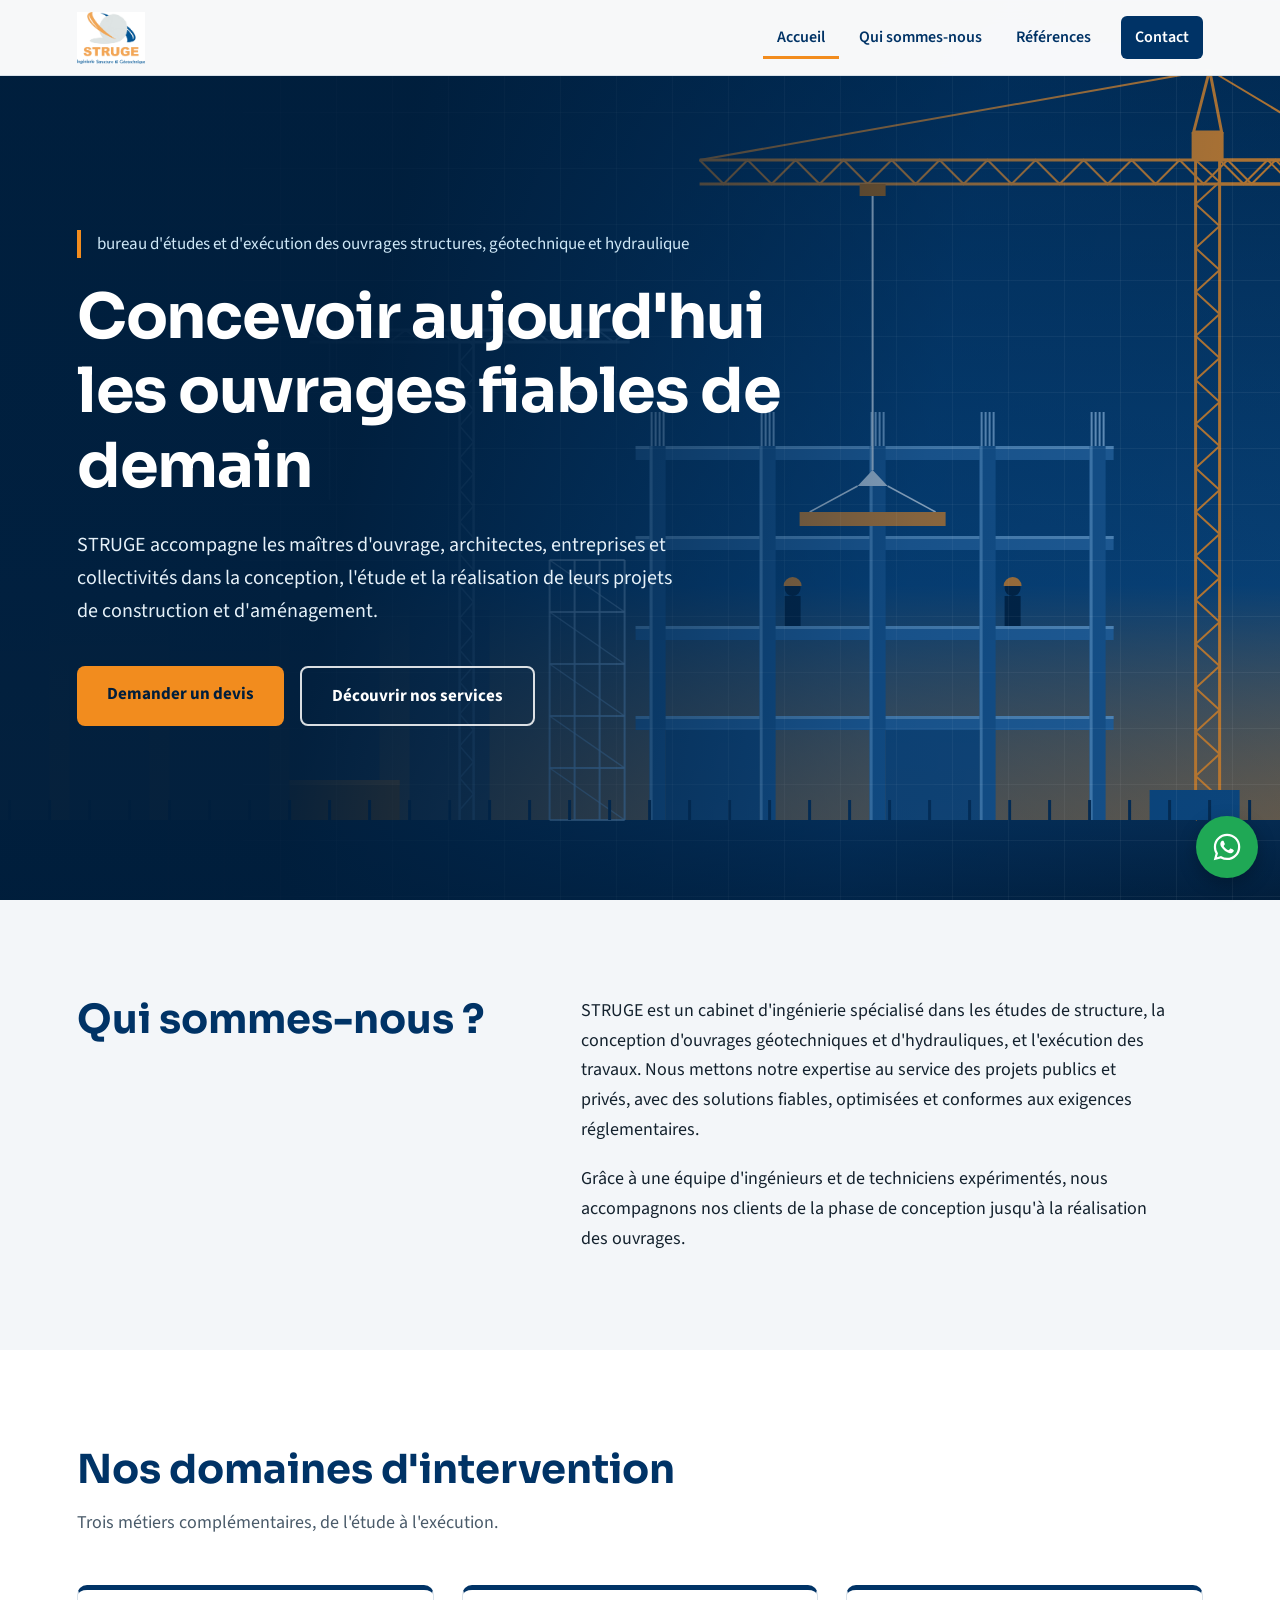
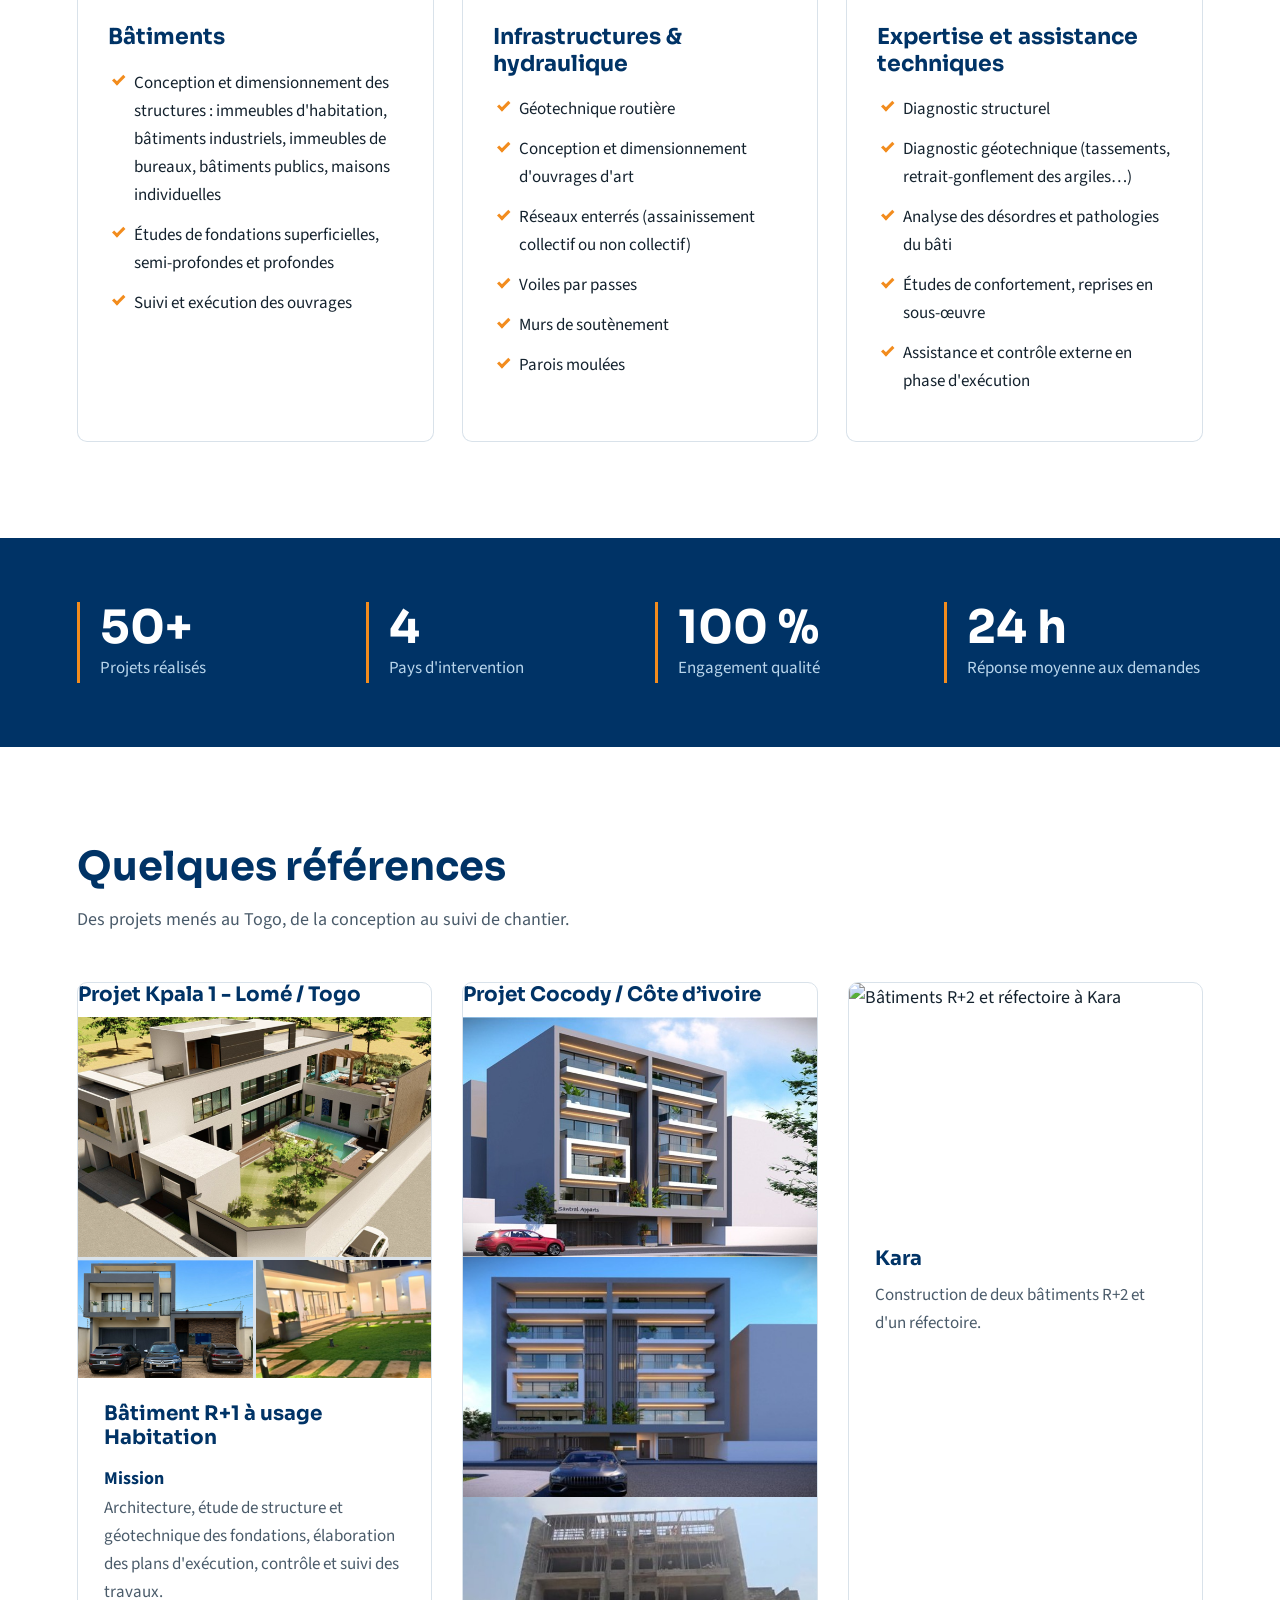
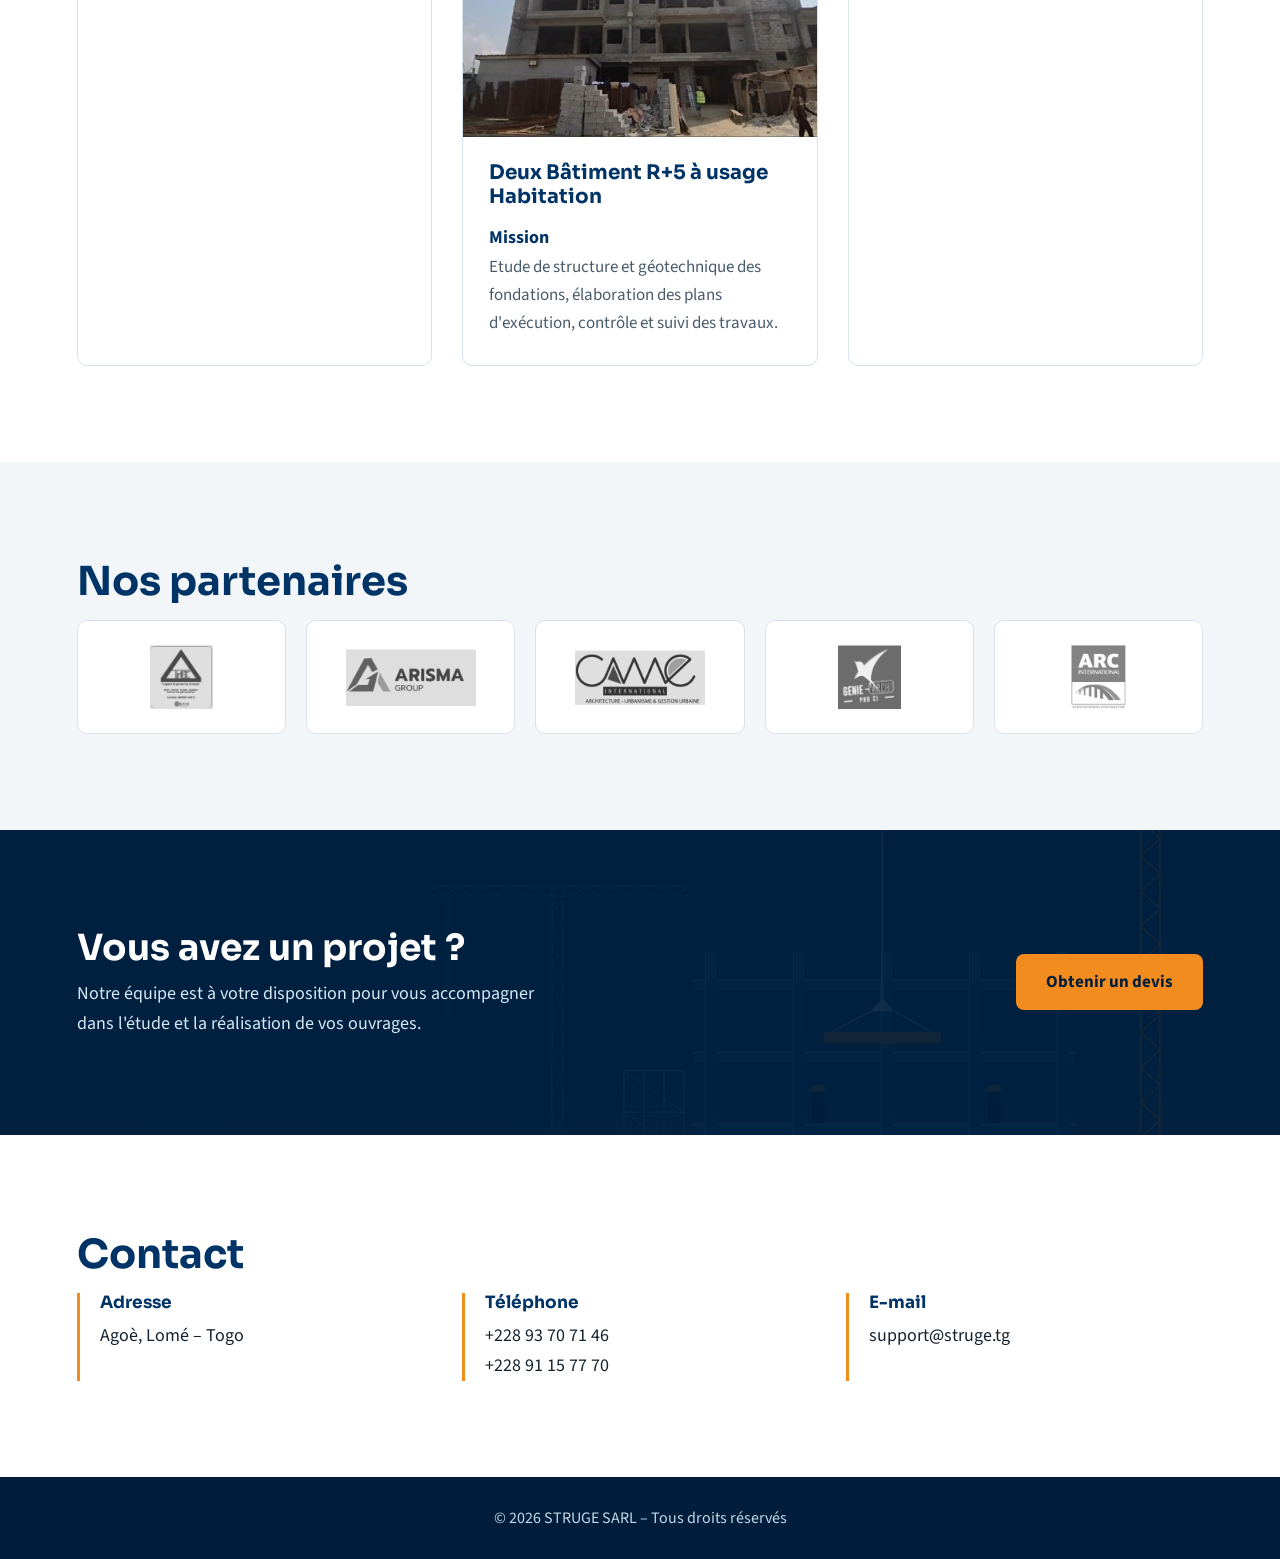
==== commit 3b971289: "Update project titles and image alt texts" ====
--- a/index.html
+++ b/index.html
@@ -192,12 +192,12 @@
 
                     <article class="card">
                         
-                          <h3>Projet Kpala 1-Lomé / Togo</h3>
+                          <h3>Projet Kpala 1  - Lomé / Togo</h3>
                         
                         <div class="card-gallery">
-                            <img src="images/MAC1.png" alt="Projet Kpala 1-Lomé / Togo, vue 1" loading="lazy">
-                            <img src="images/MAC2.png" alt="Projet Kpala 1-Lomé / Togo, vue 2" loading="lazy">
-                            <img src="images/MAC3.png" alt="Projet Kpala 1-Lomé / Togo, vue 3" loading="lazy">
+                            <img src="images/MAC1.png" alt="Projet Kpala 1 - Lomé / Togo, vue 1" loading="lazy">
+                            <img src="images/MAC2.png" alt="Projet Kpala 1 - Lomé / Togo, vue 2" loading="lazy">
+                            <img src="images/MAC3.png" alt="Projet Kpala 1 - Lomé / Togo, vue 3" loading="lazy">
                         </div>
                         <div class="card-content">
                             <h3>Bâtiment R+1 à usage Habitation</h3>
@@ -211,14 +211,15 @@
 
                     <article class="card">
                         
-                          <h3>Bâtiment R+5 à Cocody / Côte d’ivoire</h3>
+                          <h3>Projet Cocody / Côte d’ivoire</h3>
                         
                         <div class="card-media">
-                           <img src="images/tia1.jpg" alt="Bâtiment R+5 à Cocody / Côte d’ivoire" loading="lazy">
-                            <img src="images/tia3.jpg" alt="Bâtiment R+5 à Cocody / Côte d’ivoire" loading="lazy">
-                            <img src="images/tia2.jpg" alt="Bâtiment R+5 à Cocody / Côte d’ivoire" loading="lazy">
+                           <img src="images/tia1.jpg" alt="Projet Cocody / Côte d’ivoire" loading="lazy">
+                            <img src="images/tia3.jpg" alt="Projet Cocody / Côte d’ivoire" loading="lazy">
+                            <img src="images/tia2.jpg" alt="Projet Cocody / Côte d’ivoire" loading="lazy">
                         </div>
                         <div class="card-content">
+                            <h3>Deux Bâtiment R+5 à usage Habitation </h3>
                             <span class="label">Mission</span>
                             <p>
                                 Etude de structure et géotechnique des fondations,
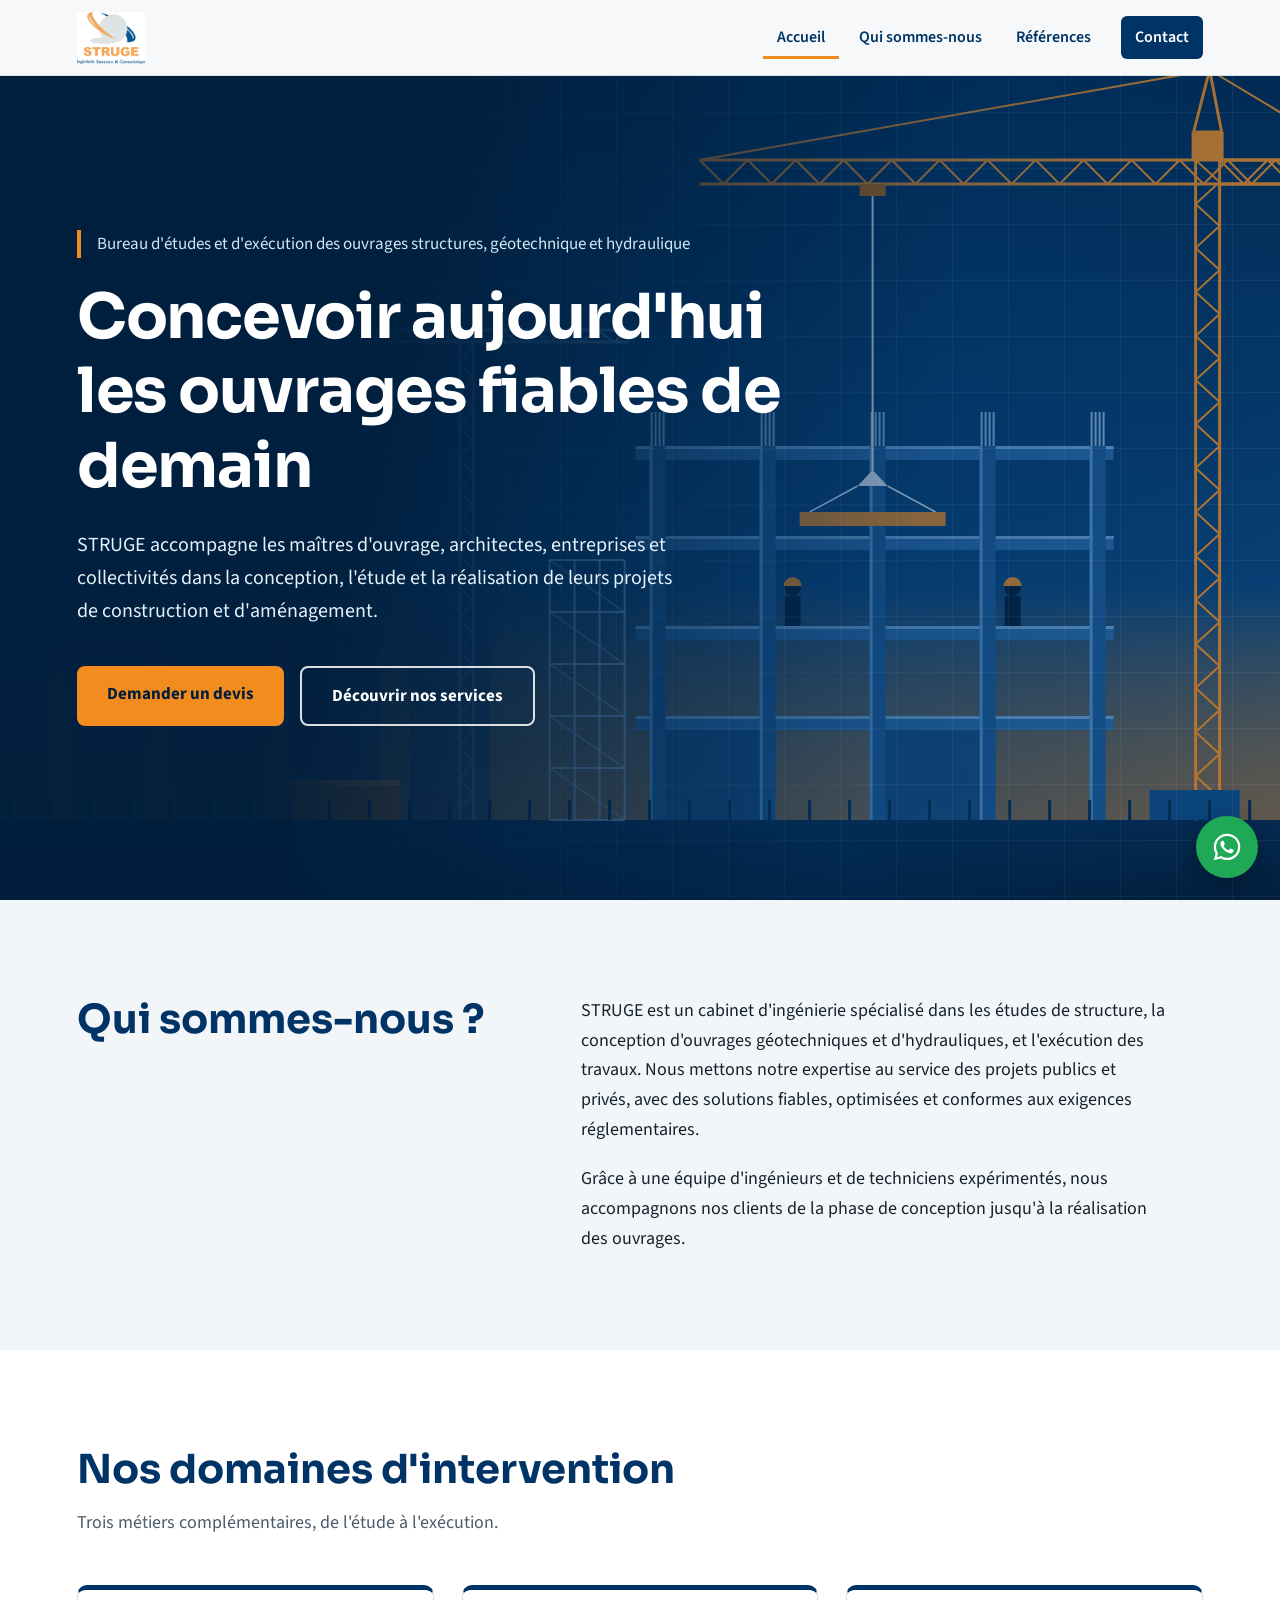
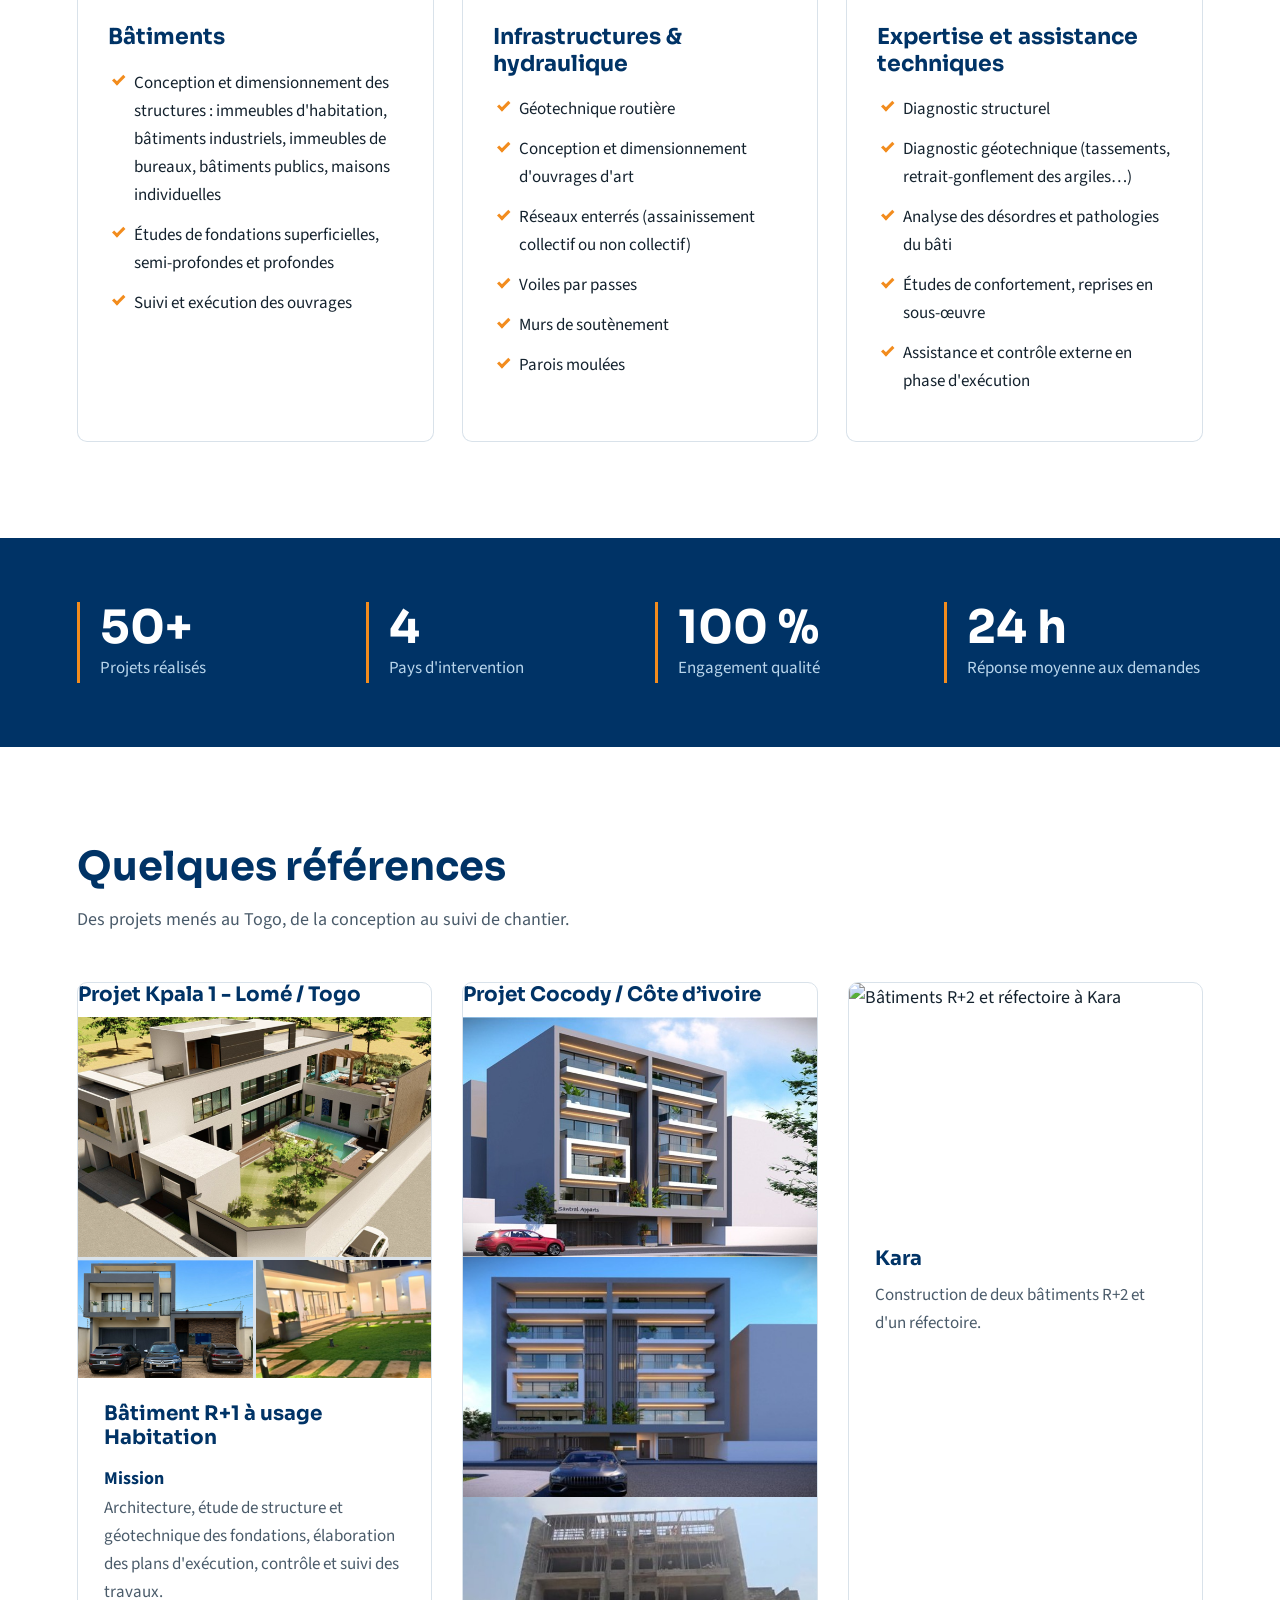
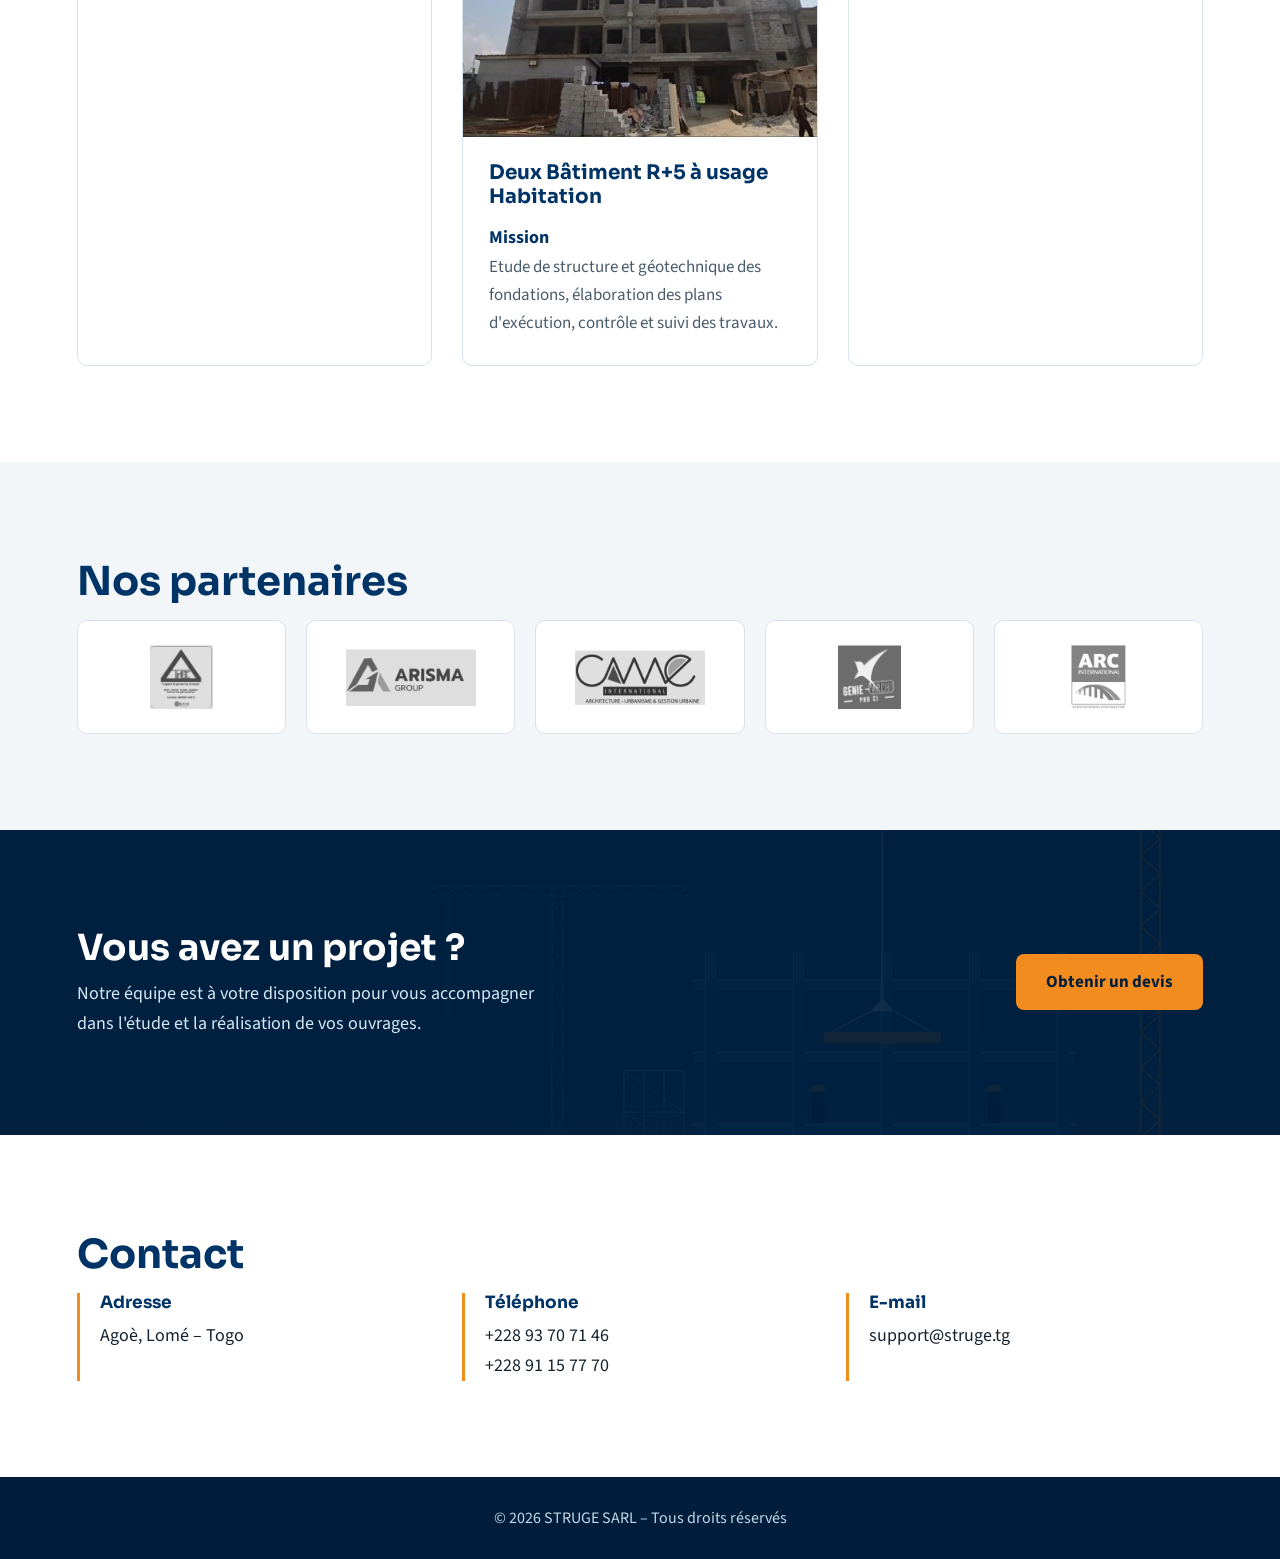
==== commit 62095e33: "Correct capitalization in meta description and subtitle" ====
--- a/index.html
+++ b/index.html
@@ -6,7 +6,7 @@
     <meta name="viewport" content="width=device-width, initial-scale=1.0">
 
     <title>STRUGE | Ingénierie Structure &amp; Géotechnique – Lomé, Togo</title>
-    <meta name="description" content="STRUGE, bureau d'études et d'exécution des ouvrages structures, géotechnique et hydraulique à Lomé (Togo). Bâtiments, infrastructures, expertise et assistance technique.">
+    <meta name="description" content="STRUGE, Bureau d'études et d'exécution des ouvrages structures, géotechnique et hydraulique à Lomé (Togo). Bâtiments, infrastructures, expertise et assistance technique.">
     <meta name="theme-color" content="#003366">
 
     <meta property="og:type" content="website">
@@ -58,7 +58,7 @@
                 <div class="hero-content">
 
                     <span class="subtitle">
-                        bureau d'études et d'exécution des ouvrages structures, géotechnique et hydraulique
+                        Bureau d'études et d'exécution des ouvrages structures, géotechnique et hydraulique
                     </span>
 
                     <h1>Concevoir aujourd'hui les ouvrages fiables de demain</h1>
